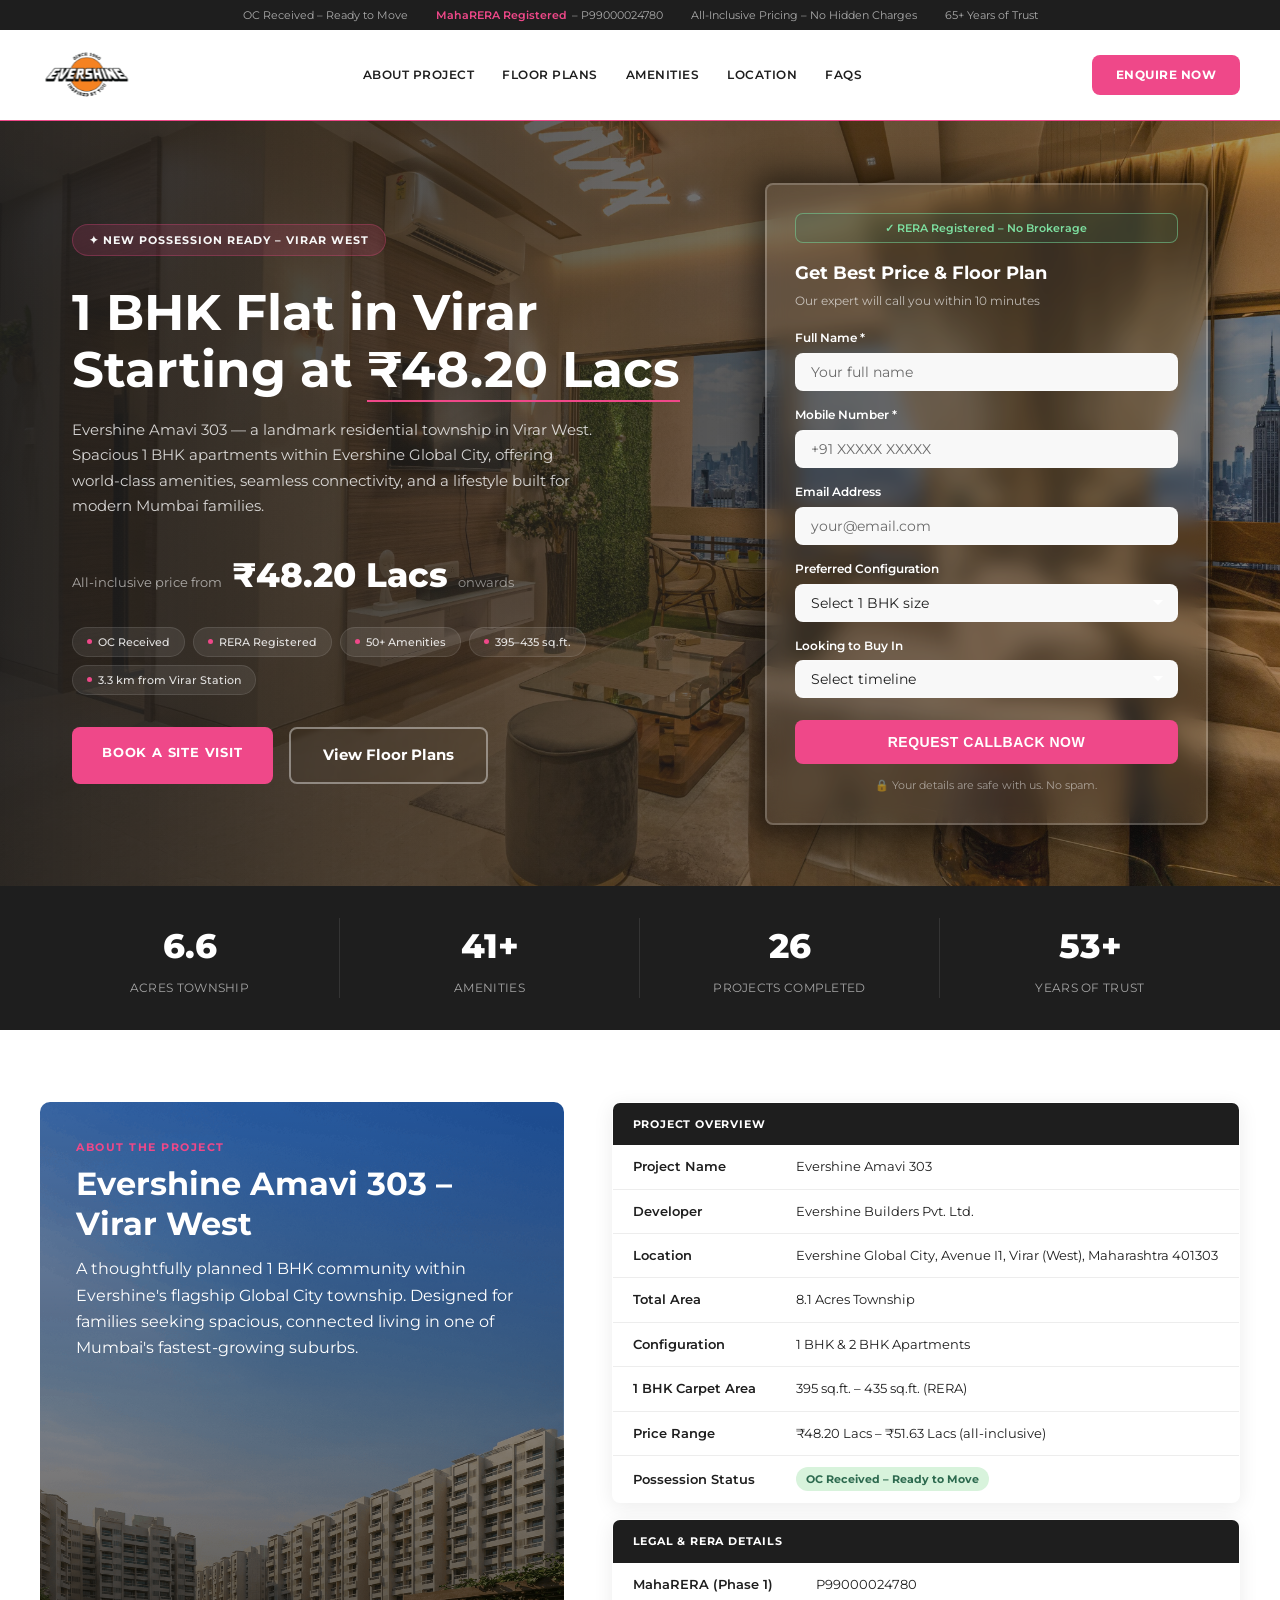
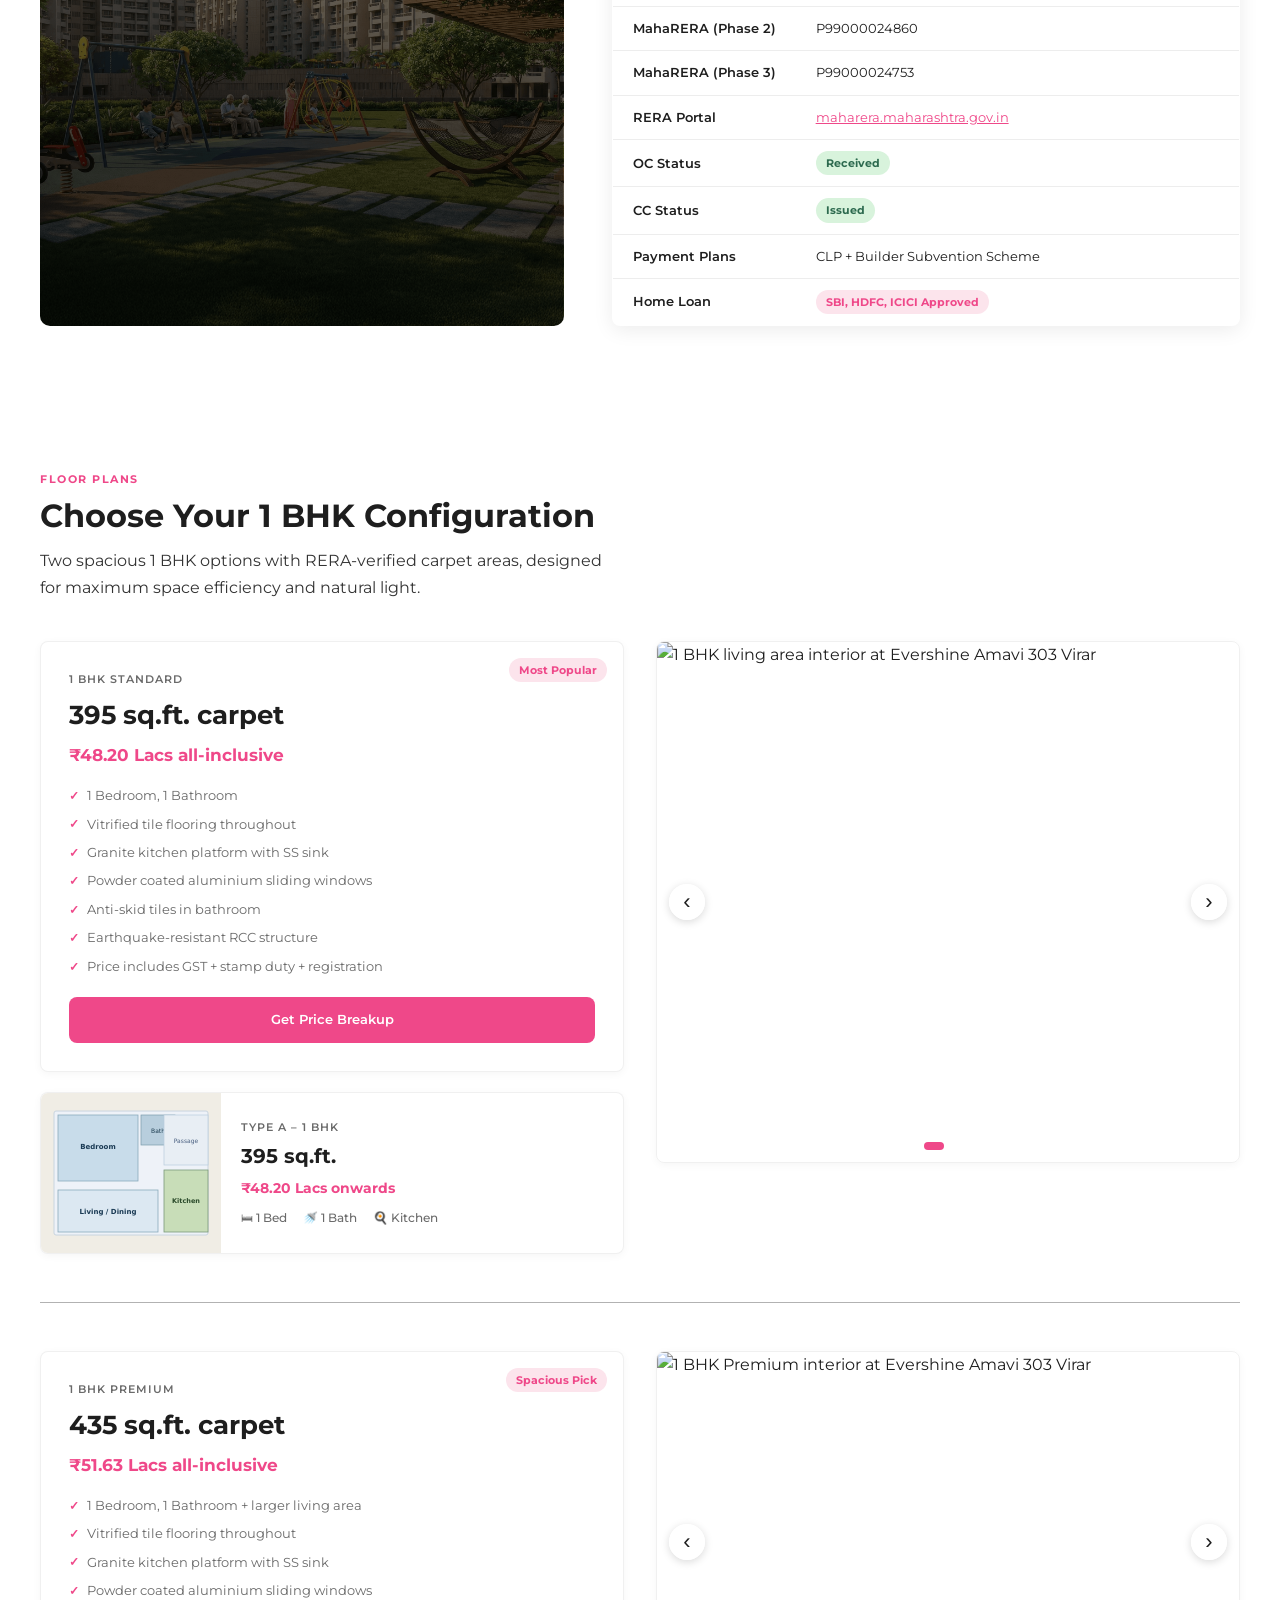
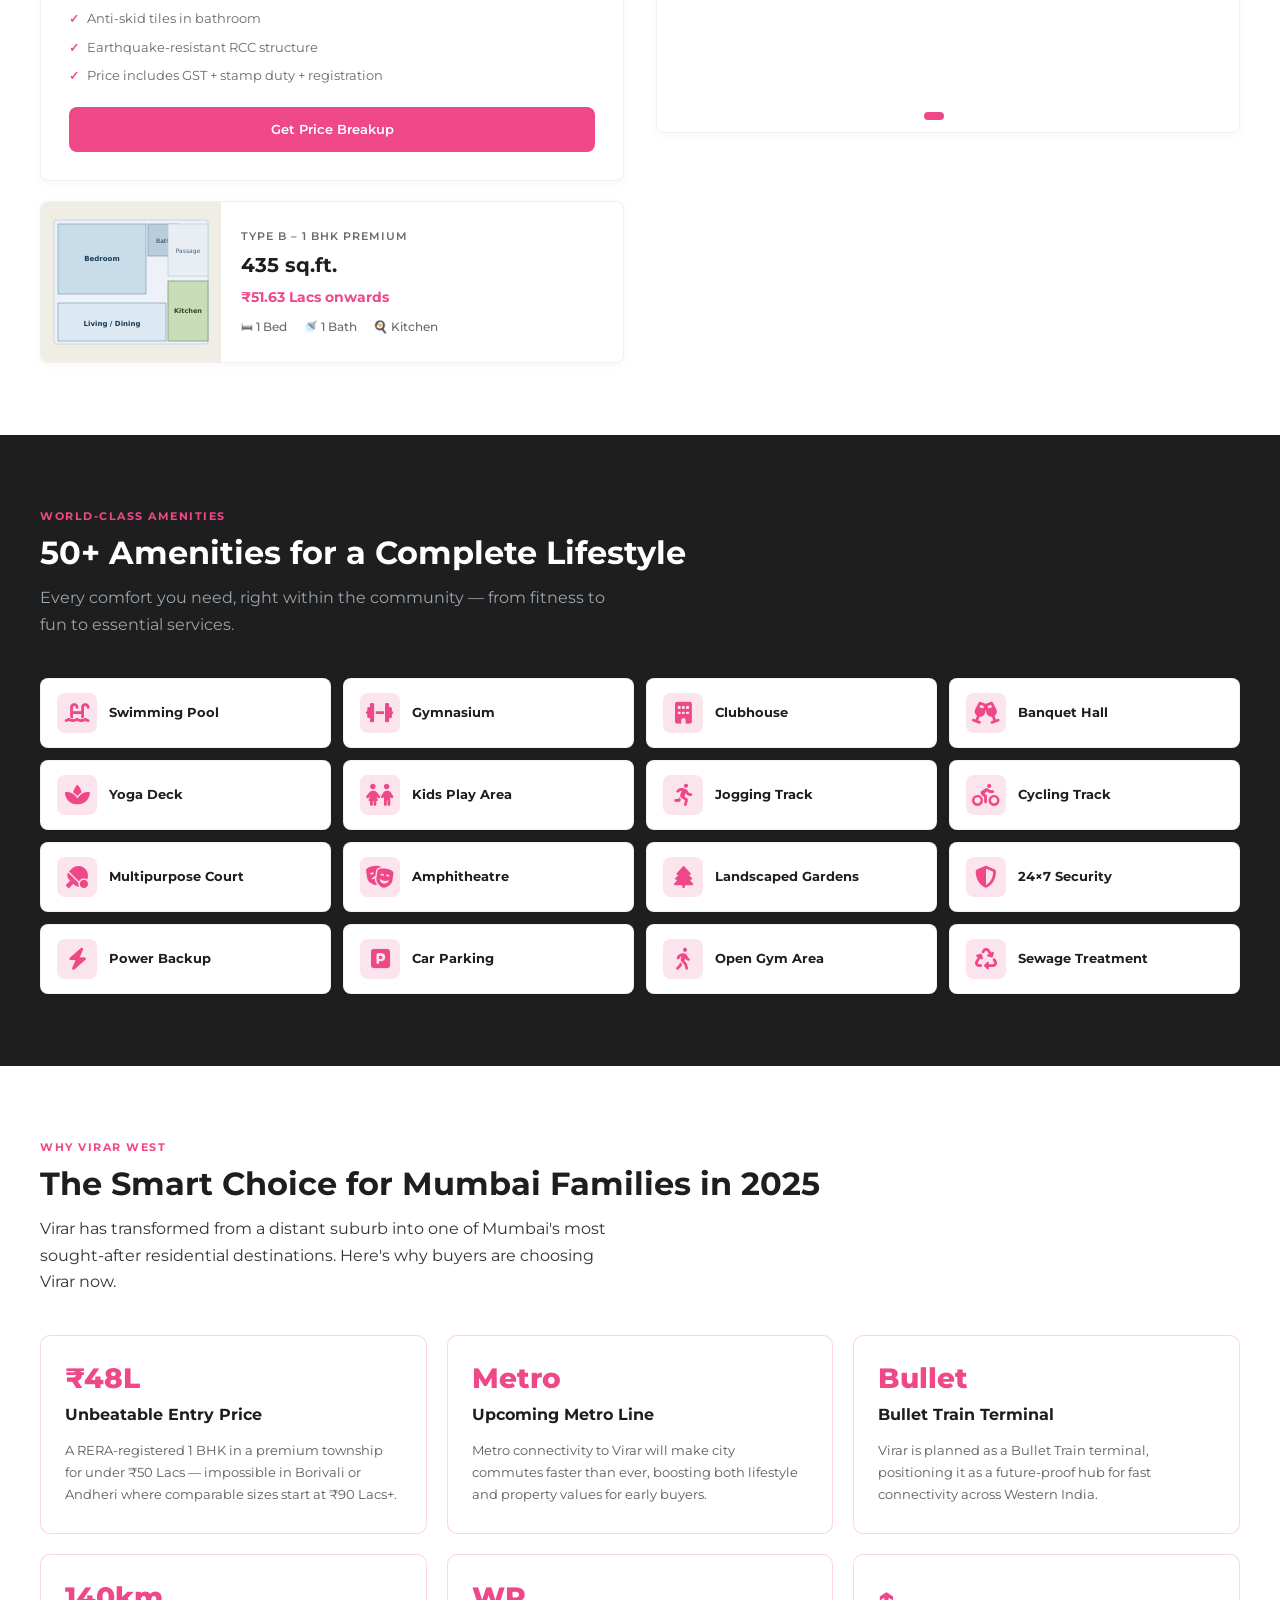
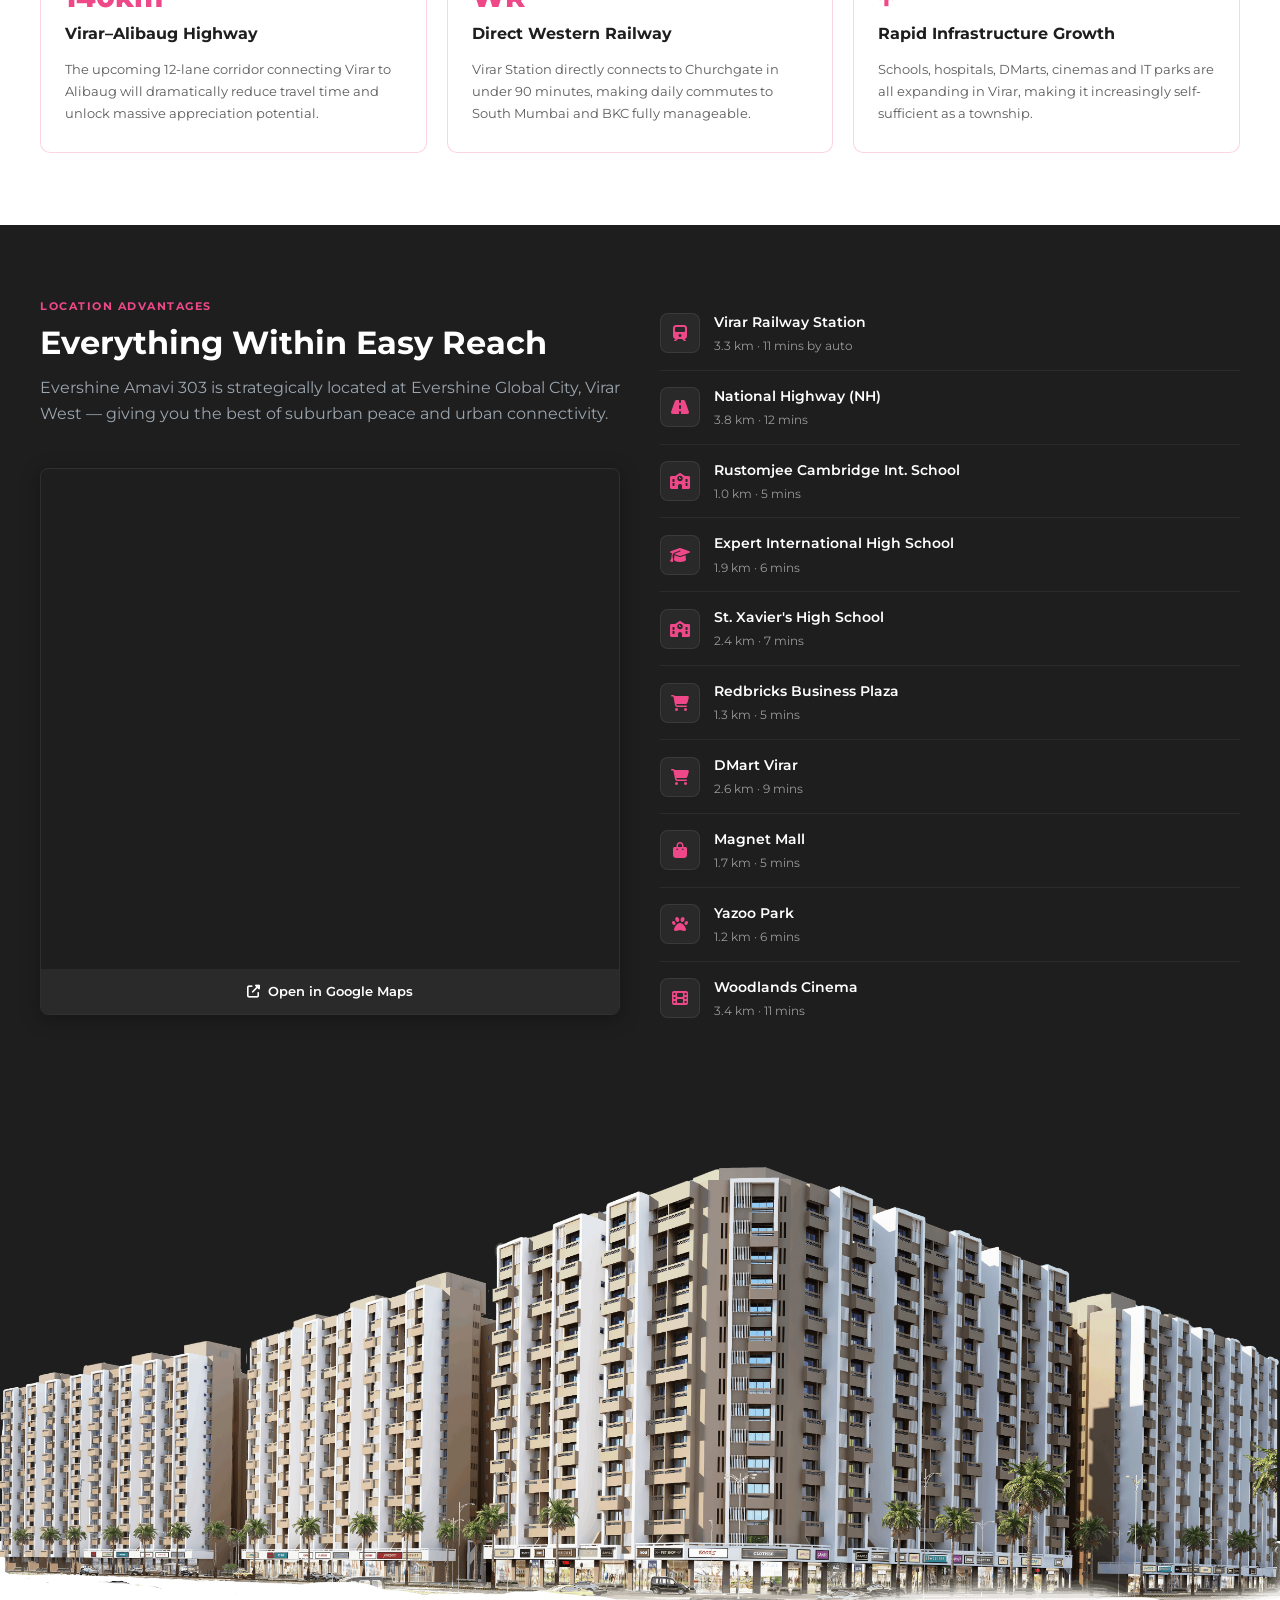
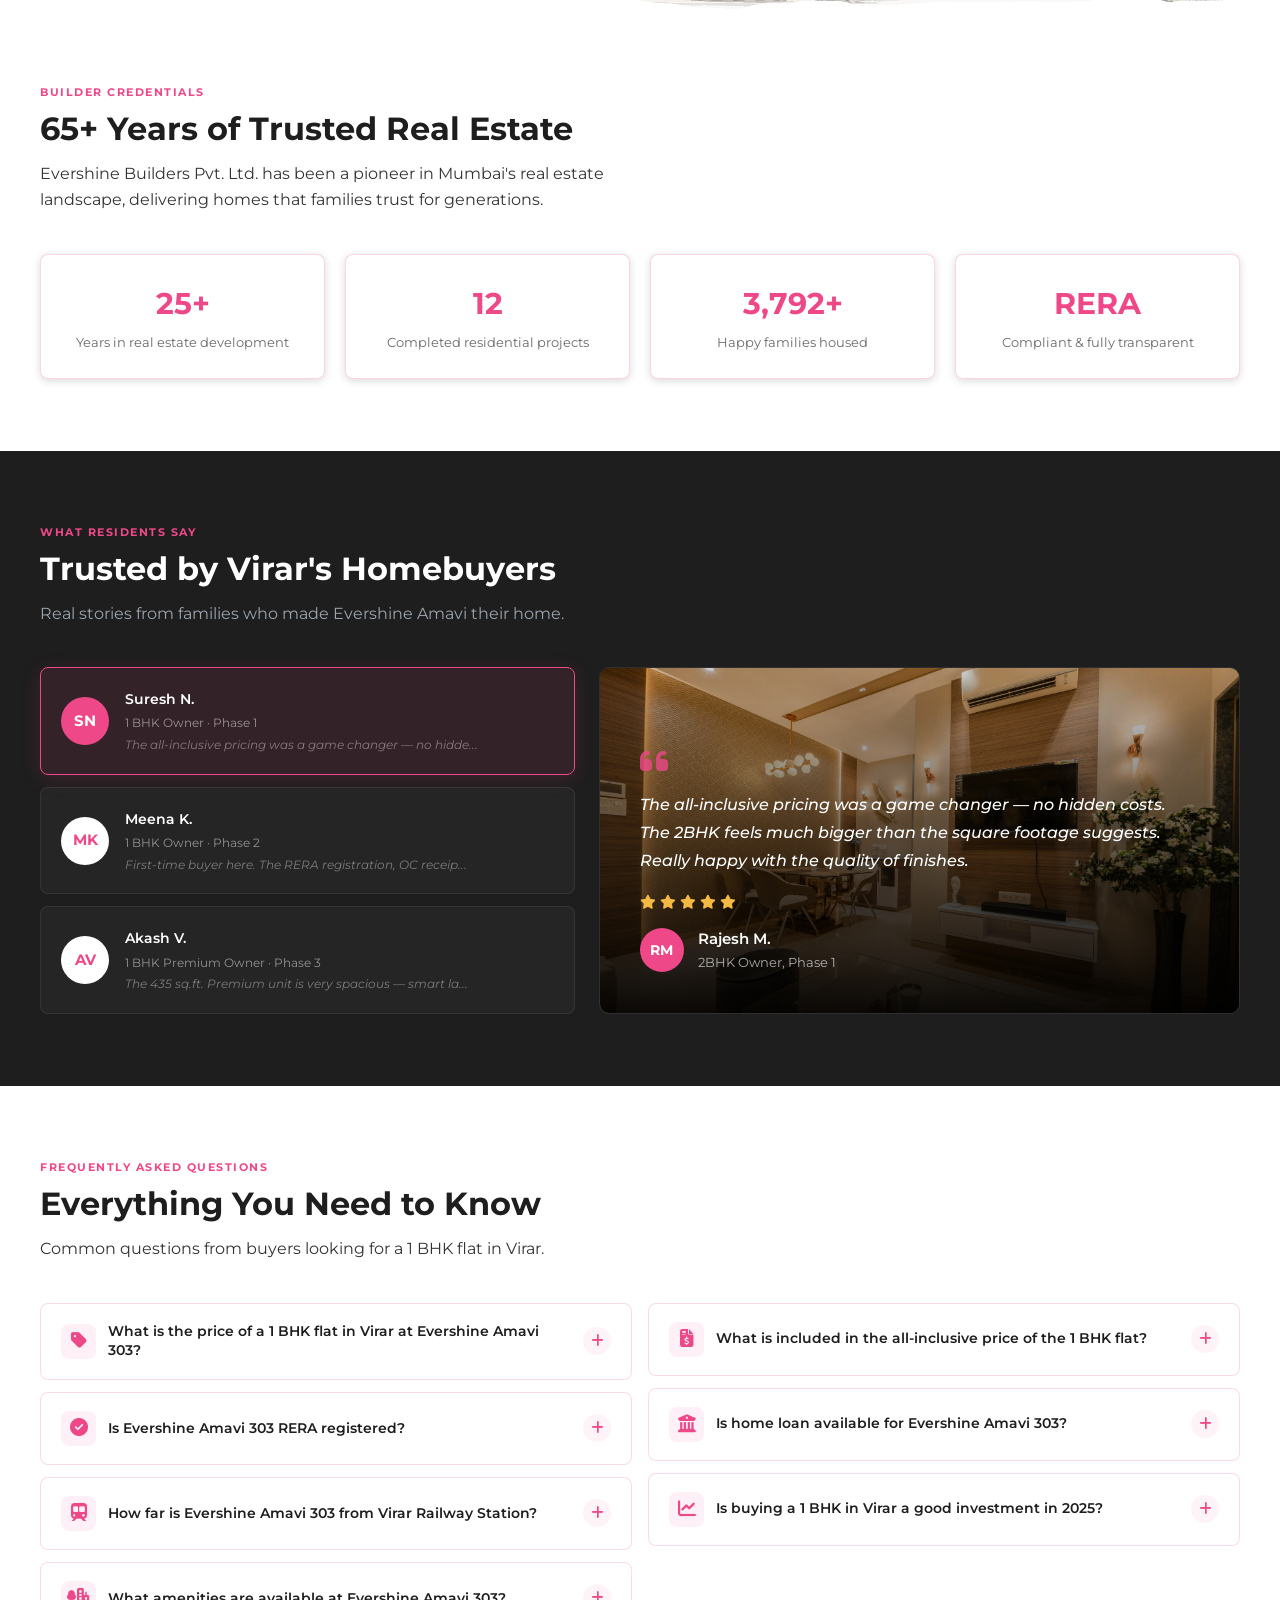
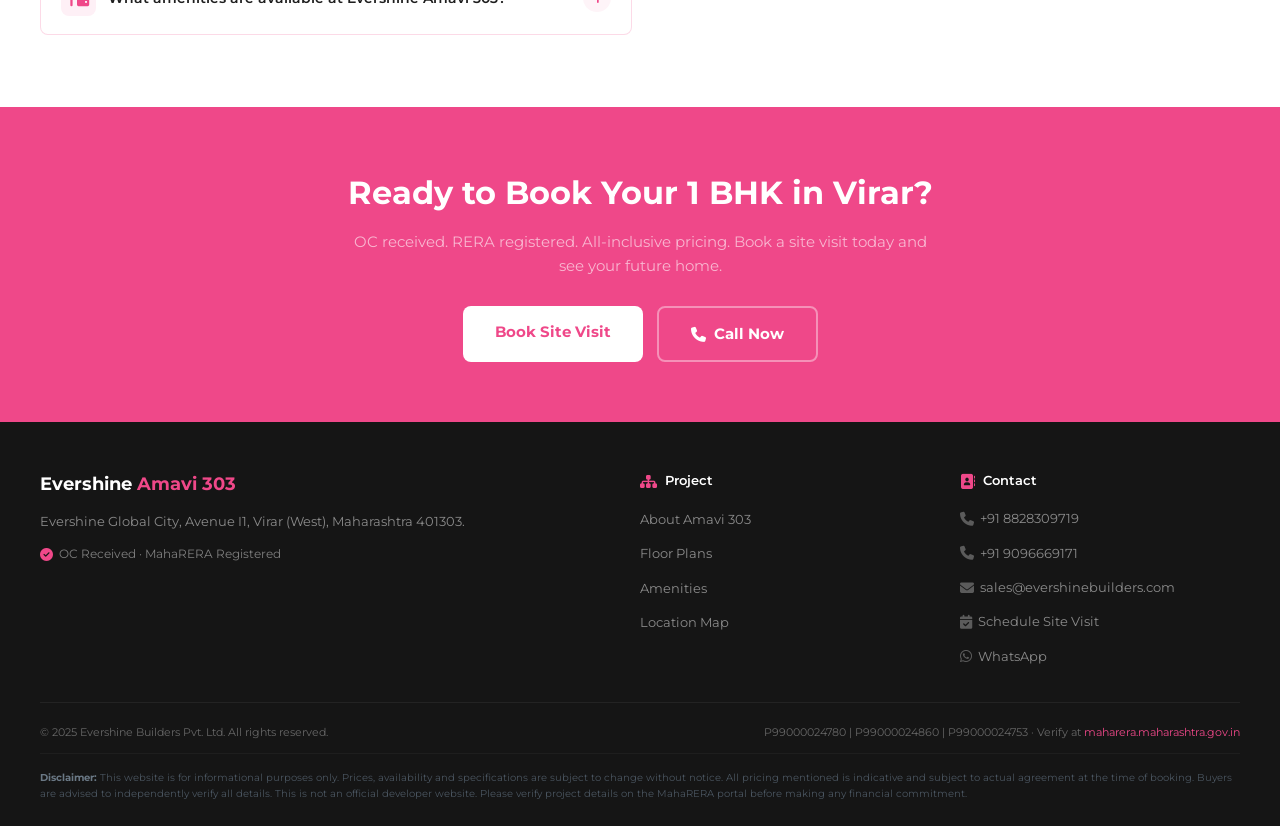
==== 1-bhk-flat-in-virar/index.html @ 2266bf34 "migrate assets to organized subdirectories and update site structure for improved file management" ====
<!DOCTYPE html>
<html lang="en">

<head>
  <meta charset="UTF-8">
  <meta name="viewport" content="width=device-width, initial-scale=1.0">
  <title>1 BHK Flat in Virar | Evershine Amavi 303 – Starting ₹48.20 Lacs | RERA Registered</title>
  <meta name="description"
    content="Buy 1 BHK flat in Virar West at Evershine Amavi 303 — 395 to 435 sq.ft., starting ₹48.20 Lacs all-inclusive. OC received, RERA registered, 50+ amenities. Near Virar Railway Station. Book a site visit today.">
  <meta name="keywords"
    content="1 BHK flat in Virar, 1 BHK in Virar West, buy 1 BHK flat Virar, Evershine Amavi 303 1BHK, 1 BHK apartment Virar Mumbai, affordable 1 BHK Virar, ready possession flat Virar, Evershine Builders 1 BHK, 1 bhk flat virar under 50 lakhs">
  <meta name="robots" content="index, follow">
  <meta name="author" content="Evershine Builders Pvt. Ltd.">
  <meta name="geo.region" content="IN-MH">
  <meta name="geo.placename" content="Virar West, Mumbai">
  <link rel="canonical" href="https://evershinebuilders.com/1-bhk-flat-in-virar/">
  <link rel="icon" type="image/svg+xml" href="/amavi-images/logo/evershine-favicon.png">

  <!-- Open Graph -->
  <meta property="og:title" content="1 BHK Flat in Virar | Evershine Amavi 303 – From ₹48.20 Lacs">
  <meta property="og:description"
    content="Premium 1 BHK homes in Virar West. OC received, RERA registered, 50+ amenities. Starting ₹48.20 Lacs all-inclusive.">
  <meta property="og:type" content="website">
  <meta property="og:url" content="https://evershinebuilders.com/1-bhk-flat-in-virar/">
  <meta property="og:image" content="/amavi-images/amavi-303-1bhk-og.jpg">
  <meta property="og:locale" content="en_IN">
  <meta property="og:site_name" content="Evershine Builders">
  <meta name="twitter:card" content="summary_large_image">
  <meta name="twitter:title" content="1 BHK Flat in Virar – Evershine Amavi 303 from ₹48.20 Lacs">
  <meta name="twitter:description"
    content="OC received. RERA registered. 50+ amenities. Book your 1 BHK in Virar West today.">

  <!-- Structured Data -->
  <script type="application/ld+json">
{
  "@context": "https://schema.org",
  "@graph": [
    {
      "@type": "RealEstateListing",
      "name": "1 BHK Flat in Virar – Evershine Amavi 303",
      "description": "Premium 1 BHK apartments in Virar West, Mumbai. Sizes 395–435 sq.ft. RERA carpet area, starting ₹48.20 Lacs all-inclusive. OC received, RERA registered, 50+ amenities inside Evershine Global City township.",
      "url": "https://evershinebuilders.com/1-bhk-flat-in-virar/",
      "image": "/amavi-images/amavi-303-1bhk.jpg",
      "offers": {
        "@type": "Offer",
        "priceCurrency": "INR",
        "price": "4820000",
        "priceValidUntil": "2026-12-31",
        "availability": "https://schema.org/InStock"
      },
      "address": {
        "@type": "PostalAddress",
        "streetAddress": "Evershine Global City, Avenue I1",
        "addressLocality": "Virar West",
        "addressRegion": "Maharashtra",
        "postalCode": "401303",
        "addressCountry": "IN"
      }
    },
    {
      "@type": "Organization",
      "name": "Evershine Builders Pvt. Ltd.",
      "url": "https://evershinebuilders.com",
      "logo": "/amavi-images/logo/evershine-logo.svg",
      "telephone": "+918828309719",
      "email": "sales@evershinebuilders.com",
      "foundingDate": "1960",
      "address": {
        "@type": "PostalAddress",
        "streetAddress": "Evershine Global City, Avenue I1",
        "addressLocality": "Virar West",
        "addressRegion": "Maharashtra",
        "postalCode": "401303",
        "addressCountry": "IN"
      }
    },
    {
      "@type": "FAQPage",
      "mainEntity": [
        {
          "@type": "Question",
          "name": "What is the price of a 1 BHK flat in Virar at Evershine Amavi 303?",
          "acceptedAnswer": {
            "@type": "Answer",
            "text": "1 BHK flats at Evershine Amavi 303 start from ₹48.20 Lacs (all-inclusive) for 395 sq.ft. carpet area and ₹51.63 Lacs for the 1 BHK Premium at 435 sq.ft. The all-inclusive price covers base cost, GST, stamp duty, registration charges and possession charges."
          }
        },
        {
          "@type": "Question",
          "name": "Is Evershine Amavi 303 RERA registered?",
          "acceptedAnswer": {
            "@type": "Answer",
            "text": "Yes. Evershine Amavi 303 is fully registered under MahaRERA: Phase 1 – P99000024780, Phase 2 – P99000024860, Phase 3 – P99000024753. OC has been received and the project is ready for possession. Verify at maharera.maharashtra.gov.in."
          }
        },
        {
          "@type": "Question",
          "name": "How far is Evershine Amavi 303 from Virar Railway Station?",
          "acceptedAnswer": {
            "@type": "Answer",
            "text": "Evershine Amavi 303 is approximately 3.3 km from Virar Railway Station on the Western Railway line — about 11 minutes by auto-rickshaw."
          }
        },
        {
          "@type": "Question",
          "name": "What amenities are available at Evershine Amavi 303?",
          "acceptedAnswer": {
            "@type": "Answer",
            "text": "The project offers 50+ amenities including a clubhouse, swimming pool, gymnasium, banquet hall, yoga centre, kids play area, jogging track, multipurpose court, cycling track, open gym, amphitheatre, landscaped gardens, 24×7 security and power backup."
          }
        },
        {
          "@type": "Question",
          "name": "What is included in the all-inclusive price of the 1 BHK flat?",
          "acceptedAnswer": {
            "@type": "Answer",
            "text": "The all-inclusive price covers the base cost of the flat, GST, stamp duty, registration charges and possession charges — no hidden extras."
          }
        },
        {
          "@type": "Question",
          "name": "Is home loan available for Evershine Amavi 303?",
          "acceptedAnswer": {
            "@type": "Answer",
            "text": "Yes. Evershine Amavi 303 is approved by major banks including SBI, HDFC and ICICI Bank. A Builder Subvention Scheme is also available — no bank EMI till possession."
          }
        },
        {
          "@type": "Question",
          "name": "Is buying a 1 BHK in Virar a good investment in 2025?",
          "acceptedAnswer": {
            "@type": "Answer",
            "text": "Virar is one of Mumbai's fastest-growing residential corridors. With upcoming metro connectivity, the Bullet Train terminal, and the Virar–Alibaug corridor, infrastructure investment in Virar is accelerating. A 1 BHK under ₹52 Lacs in a RERA-registered township with 50+ amenities is an excellent entry-level investment."
          }
        }
      ]
    },
    {
      "@type": "BreadcrumbList",
      "itemListElement": [
        {"@type": "ListItem", "position": 1, "name": "Home", "item": "https://evershinebuilders.com"},
        {"@type": "ListItem", "position": 2, "name": "Projects", "item": "https://evershinebuilders.com/projects/"},
        {"@type": "ListItem", "position": 3, "name": "1 BHK Flat in Virar", "item": "https://evershinebuilders.com/1-bhk-flat-in-virar/"}
      ]
    }
  ]
}
</script>

  <link rel="stylesheet" href="/amavi-css/style.css">
  <link rel="stylesheet" href="https://cdnjs.cloudflare.com/ajax/libs/font-awesome/6.5.1/css/all.min.css">
</head>

<body>

  <!-- TOP BAR -->
  <div class="top-bar" role="banner" aria-label="Contact bar">
    <div class="top-bar-inner">
      <span class="top-bar-item">OC Received – Ready to Move</span>
      <span class="top-bar-item"><span class="highlight">MahaRERA Registered</span> – P99000024780</span>
      <span class="top-bar-item">All-Inclusive Pricing – No Hidden Charges</span>
      <span class="top-bar-item">65+ Years of Trust</span>
    </div>
  </div>

  <!-- HEADER -->
  <header class="site-header" role="banner">
    <nav class="nav-inner" aria-label="Main navigation">
      <a href="https://evershinebuilders.com/" target="_blank" rel="noopener" class="logo-block">
        <img src="/amavi-images/logo/evershine-logo.svg" alt="Evershine Builders" class="logo-img">
      </a>
      <button class="hamburger" id="hamburger" aria-label="Toggle menu">
        <span></span>
        <span></span>
        <span></span>
      </button>
      <div class="nav-links" id="nav-links">
        <a href="#about-project">About Project</a>
        <a href="#floor-plans">Floor Plans</a>
        <a href="#amenities">Amenities</a>
        <a href="#location">Location</a>
        <a href="#faq">FAQs</a>
      </div>
      <a href="#enquire" class="nav-cta">Enquire Now</a>
    </nav>
  </header>

  <!-- HERO -->
  <main>
    <section class="hero" aria-label="Hero section"
      style="background-image: url('/amavi-images/flats/2BHK - DSC_7900.jpg');">
      <div class="hero-overlay"></div>
      <div class="hero-inner">
        <div class="hero-content">
          <div class="hero-eyebrow">✦ New Possession Ready – Virar West</div>
          <h1>1 BHK Flat in Virar<br>Starting at <span>₹<span class="count-num" data-target="48.20">0.00</span>
              Lacs</span></h1>
          <p class="hero-desc">
            Evershine Amavi 303 — a landmark residential township in Virar West. Spacious 1 BHK apartments
            within Evershine Global City, offering world-class amenities, seamless connectivity, and a lifestyle
            built for modern Mumbai families.
          </p>
          <div class="price-block">
            <span class="price-label">All-inclusive price from</span>
            <span class="price-main">₹48.20 Lacs</span>
            <span class="price-suffix">onwards</span>
          </div>
          <div class="hero-pills">
            <span class="pill"><span class="pill-dot"></span> OC Received</span>
            <span class="pill"><span class="pill-dot"></span> RERA Registered</span>
            <span class="pill"><span class="pill-dot"></span> 50+ Amenities</span>
            <span class="pill"><span class="pill-dot"></span> 395–435 sq.ft.</span>
            <span class="pill"><span class="pill-dot"></span> 3.3 km from Virar Station</span>
          </div>
          <div class="hero-ctas">
            <a href="#enquire" class="btn-primary">Book a Site Visit</a>
            <a href="#floor-plans" class="btn-outline">View Floor Plans</a>
          </div>
        </div>

        <!-- LEAD FORM -->
        <aside id="enquire" aria-label="Enquiry form">
          <div class="lead-form-card">
            <div class="rera-tag">✓ RERA Registered – No Brokerage</div>
            <div class="form-title">Get Best Price & Floor Plan</div>
            <div class="form-subtitle">Our expert will call you within 10 minutes</div>
            <form action="#" method="POST" onsubmit="handleSubmit(event)">
              <div class="form-group">
                <label for="fname">Full Name *</label>
                <input type="text" id="fname" name="fullname" placeholder="Your full name" required autocomplete="name">
              </div>
              <div class="form-group">
                <label for="phone">Mobile Number *</label>
                <input type="tel" id="phone" name="phone" placeholder="+91 XXXXX XXXXX" required
                  pattern="[0-9+\s]{10,13}" autocomplete="tel">
              </div>
              <div class="form-group">
                <label for="email">Email Address</label>
                <input type="email" id="email" name="email" placeholder="your@email.com" autocomplete="email">
              </div>
              <div class="form-group">
                <label for="config">Preferred Configuration</label>
                <select id="config" name="config">
                  <option value="">Select 1 BHK size</option>
                  <option value="1bhk-395">1 BHK – 395 sq.ft. (₹48.20 Lacs)</option>
                  <option value="1bhk-435">1 BHK Premium – 435 sq.ft. (₹51.63 Lacs)</option>
                  <option value="discuss">Open to Discussion</option>
                </select>
              </div>
              <div class="form-group">
                <label for="when">Looking to Buy In</label>
                <select id="when" name="timeline">
                  <option value="">Select timeline</option>
                  <option value="1month">Within 1 month</option>
                  <option value="3months">1–3 months</option>
                  <option value="6months">3–6 months</option>
                  <option value="exploring">Just exploring</option>
                </select>
              </div>
              <button type="submit" class="form-submit">Request Callback Now</button>
            </form>
            <div class="form-note">🔒 Your details are safe with us. No spam.</div>
          </div>
        </aside>
      </div>
    </section>

    <!-- STATS COUNTER -->
    <section class="stats-bar" aria-label="Project statistics">
      <div class="stats-bar-inner">
        <div class="stat-item">
          <div class="stat-num"><span class="count-num" data-target="8.1" data-decimals="1">0</span></div>
          <div class="stat-label">Acres Township</div>
        </div>
        <div class="stat-item">
          <div class="stat-num"><span class="count-num" data-target="50" data-suffix="+">0</span></div>
          <div class="stat-label">Amenities</div>
        </div>
        <div class="stat-item">
          <div class="stat-num"><span class="count-num" data-target="32" data-decimals="0">0</span></div>
          <div class="stat-label">Projects Completed</div>
        </div>
        <div class="stat-item">
          <div class="stat-num"><span class="count-num" data-target="65" data-suffix="+">0</span></div>
          <div class="stat-label">Years of Trust</div>
        </div>
      </div>
    </section>

    <!-- ABOUT PROJECT -->
    <section class="section section-alt" id="about-project">
      <div class="section-inner">
        <div class="about-grid">
          <div class="about-intro">
            <div class="about-intro-inner">
              <div class="section-label">About the Project</div>
              <h2 class="section-title">Evershine Amavi 303 – Virar West</h2>
              <p class="section-desc">
                A thoughtfully planned 1 BHK community within Evershine's flagship Global City township. Designed for
                families seeking spacious, connected living in one of Mumbai's fastest-growing suburbs.
              </p>
            </div>
          </div>
          <div class="about-specs">
            <table class="specs-table" aria-label="Project overview">
              <thead>
                <tr>
                  <th colspan="2">Project Overview</th>
                </tr>
              </thead>
              <tbody>
                <tr>
                  <td class="specs-key">Project Name</td>
                  <td class="specs-val">Evershine Amavi 303</td>
                </tr>
                <tr>
                  <td class="specs-key">Developer</td>
                  <td class="specs-val">Evershine Builders Pvt. Ltd.</td>
                </tr>
                <tr>
                  <td class="specs-key">Location</td>
                  <td class="specs-val">Evershine Global City, Avenue I1, Virar (West), Maharashtra 401303</td>
                </tr>
                <tr>
                  <td class="specs-key">Total Area</td>
                  <td class="specs-val">8.1 Acres Township</td>
                </tr>
                <tr>
                  <td class="specs-key">Configuration</td>
                  <td class="specs-val">1 BHK & 2 BHK Apartments</td>
                </tr>
                <tr>
                  <td class="specs-key">1 BHK Carpet Area</td>
                  <td class="specs-val">395 sq.ft. – 435 sq.ft. (RERA)</td>
                </tr>
                <tr>
                  <td class="specs-key">Price Range</td>
                  <td class="specs-val">₹48.20 Lacs – ₹51.63 Lacs (all-inclusive)</td>
                </tr>
                <tr>
                  <td class="specs-key">Possession Status</td>
                  <td class="specs-val"><span class="badge-green">OC Received – Ready to Move</span></td>
                </tr>
              </tbody>
            </table>
            <table class="specs-table" aria-label="RERA and legal details">
              <thead>
                <tr>
                  <th colspan="2">Legal & RERA Details</th>
                </tr>
              </thead>
              <tbody>
                <tr>
                  <td class="specs-key">MahaRERA (Phase 1)</td>
                  <td class="specs-val">P99000024780</td>
                </tr>
                <tr>
                  <td class="specs-key">MahaRERA (Phase 2)</td>
                  <td class="specs-val">P99000024860</td>
                </tr>
                <tr>
                  <td class="specs-key">MahaRERA (Phase 3)</td>
                  <td class="specs-val">P99000024753</td>
                </tr>
                <tr>
                  <td class="specs-key">RERA Portal</td>
                  <td class="specs-val"><a href="https://maharera.maharashtra.gov.in" target="_blank" rel="noopener"
                      class="link-pink">maharera.maharashtra.gov.in</a></td>
                </tr>
                <tr>
                  <td class="specs-key">OC Status</td>
                  <td class="specs-val"><span class="badge-green">Received</span></td>
                </tr>
                <tr>
                  <td class="specs-key">CC Status</td>
                  <td class="specs-val"><span class="badge-green">Issued</span></td>
                </tr>
                <tr>
                  <td class="specs-key">Payment Plans</td>
                  <td class="specs-val">CLP + Builder Subvention Scheme</td>
                </tr>
                <tr>
                  <td class="specs-key">Home Loan</td>
                  <td class="specs-val"><span class="badge-pink">SBI, HDFC, ICICI Approved</span></td>
                </tr>
              </tbody>
            </table>
          </div>
        </div>
      </div>
    </section>

    <!-- FLOOR PLANS -->
    <section class="section" id="floor-plans">
      <div class="section-inner">
        <div class="section-label">Floor Plans</div>
        <h2 class="section-title">Choose Your 1 BHK Configuration</h2>
        <p class="section-desc">Two spacious 1 BHK options with RERA-verified carpet areas, designed for maximum space
          efficiency and natural light.</p>

        <!-- Plan 1: 395 sq.ft. -->
        <div class="plan-row">
          <div class="plan-left">
            <div class="config-card">
              <div class="config-badge">Most Popular</div>
              <div class="config-type">1 BHK Standard</div>
              <div class="config-size">395 sq.ft. carpet</div>
              <div class="config-price">₹48.20 Lacs all-inclusive</div>
              <ul class="config-features">
                <li>1 Bedroom, 1 Bathroom</li>
                <li>Vitrified tile flooring throughout</li>
                <li>Granite kitchen platform with SS sink</li>
                <li>Powder coated aluminium sliding windows</li>
                <li>Anti-skid tiles in bathroom</li>
                <li>Earthquake-resistant RCC structure</li>
                <li>Price includes GST + stamp duty + registration</li>
              </ul>
              <a href="#enquire" class="config-cta">Get Price Breakup</a>
            </div>
            <div class="floorplan-card">
              <div class="floorplan-img">
                <svg class="floorplan-svg" viewBox="0 0 160 130" fill="none" xmlns="http://www.w3.org/2000/svg"
                  aria-hidden="true">
                  <rect x="3" y="3" width="154" height="124" rx="2" fill="#EEF2F8" stroke="#C8D4DF" stroke-width="1" />
                  <rect x="7" y="7" width="80" height="66" fill="#C8DCEA" stroke="#8AAABB" stroke-width="0.8" />
                  <text x="47" y="41" text-anchor="middle" font-size="7" fill="#1A3A54" font-weight="700"
                    font-family="system-ui">Bedroom</text>
                  <rect x="7" y="82" width="100" height="42" fill="#DCE8F2" stroke="#8AAABB" stroke-width="0.8" />
                  <text x="57" y="106" text-anchor="middle" font-size="7" fill="#1A3A54" font-weight="700"
                    font-family="system-ui">Living / Dining</text>
                  <rect x="113" y="62" width="44" height="62" fill="#C8DDB8" stroke="#7A9A7A" stroke-width="0.8" />
                  <text x="135" y="95" text-anchor="middle" font-size="6.5" fill="#2A4A2A" font-weight="700"
                    font-family="system-ui">Kitchen</text>
                  <rect x="90" y="7" width="34" height="30" fill="#B8CEDD" stroke="#7A9AAA" stroke-width="0.7" />
                  <text x="107" y="25" text-anchor="middle" font-size="6" fill="#1A3A4E"
                    font-family="system-ui">Bath</text>
                  <rect x="113" y="7" width="44" height="50" fill="#E8EEF4" stroke="#B8CCDD" stroke-width="0.7" />
                  <text x="135" y="35" text-anchor="middle" font-size="6" fill="#4A6080"
                    font-family="system-ui">Passage</text>
                </svg>
              </div>
              <div class="floorplan-info">
                <div class="floorplan-label">Type A – 1 BHK</div>
                <div class="floorplan-size">395 sq.ft.</div>
                <div class="floorplan-price">₹48.20 Lacs onwards</div>
                <div class="floorplan-rooms">
                  <span class="floorplan-room">🛏 1 Bed</span>
                  <span class="floorplan-room">🚿 1 Bath</span>
                  <span class="floorplan-room">🍳 Kitchen</span>
                </div>
              </div>
            </div>
          </div>
          <div class="plan-right">
            <div class="plan-slider" data-slider="1" tabindex="0">
              <div class="slider-scroll">
                <img src="https://evershine-amavi303.com/assets/Interior/1BHK-DSC_8009.jpg"
                  alt="1 BHK living area interior at Evershine Amavi 303 Virar" loading="lazy">
                <img src="https://evershine-amavi303.com/assets/Interior/1BHK-DSC_8079.jpg"
                  alt="1 BHK bedroom interior at Evershine Amavi 303 Virar" loading="lazy">
                <img src="https://evershine-amavi303.com/assets/Interior/1BHK-DSC_8126.jpg"
                  alt="1 BHK kitchen interior at Evershine Amavi 303 Virar" loading="lazy">
              </div>
              <button class="slider-arrow slider-arrow-prev" aria-label="Previous">‹</button>
              <button class="slider-arrow slider-arrow-next" aria-label="Next">›</button>
              <div class="slider-dots" data-dots="1"></div>
            </div>
          </div>
        </div>

        <!-- Plan 2: 435 sq.ft. Premium -->
        <div class="plan-row premium-plan">
          <div class="plan-left">
            <div class="config-card">
              <div class="config-badge">Spacious Pick</div>
              <div class="config-type">1 BHK Premium</div>
              <div class="config-size">435 sq.ft. carpet</div>
              <div class="config-price">₹51.63 Lacs all-inclusive</div>
              <ul class="config-features">
                <li>1 Bedroom, 1 Bathroom + larger living area</li>
                <li>Vitrified tile flooring throughout</li>
                <li>Granite kitchen platform with SS sink</li>
                <li>Powder coated aluminium sliding windows</li>
                <li>Anti-skid tiles in bathroom</li>
                <li>Earthquake-resistant RCC structure</li>
                <li>Price includes GST + stamp duty + registration</li>
              </ul>
              <a href="#enquire" class="config-cta">Get Price Breakup</a>
            </div>
            <div class="floorplan-card">
              <div class="floorplan-img">
                <svg class="floorplan-svg" viewBox="0 0 160 130" fill="none" xmlns="http://www.w3.org/2000/svg"
                  aria-hidden="true">
                  <rect x="3" y="3" width="154" height="124" rx="2" fill="#EEF2F8" stroke="#C8D4DF" stroke-width="1" />
                  <rect x="7" y="7" width="88" height="70" fill="#C8DCEA" stroke="#8AAABB" stroke-width="0.8" />
                  <text x="51" y="44" text-anchor="middle" font-size="7" fill="#1A3A54" font-weight="700"
                    font-family="system-ui">Bedroom</text>
                  <rect x="7" y="86" width="108" height="38" fill="#DCE8F2" stroke="#8AAABB" stroke-width="0.8" />
                  <text x="61" y="109" text-anchor="middle" font-size="7" fill="#1A3A54" font-weight="700"
                    font-family="system-ui">Living / Dining</text>
                  <rect x="117" y="64" width="40" height="60" fill="#C8DDB8" stroke="#7A9A7A" stroke-width="0.8" />
                  <text x="137" y="96" text-anchor="middle" font-size="6.5" fill="#2A4A2A" font-weight="700"
                    font-family="system-ui">Kitchen</text>
                  <rect x="97" y="7" width="30" height="32" fill="#B8CEDD" stroke="#7A9AAA" stroke-width="0.7" />
                  <text x="112" y="26" text-anchor="middle" font-size="6" fill="#1A3A4E"
                    font-family="system-ui">Bath</text>
                  <rect x="117" y="7" width="40" height="52" fill="#E8EEF4" stroke="#B8CCDD" stroke-width="0.7" />
                  <text x="137" y="36" text-anchor="middle" font-size="6" fill="#4A6080"
                    font-family="system-ui">Passage</text>
                </svg>
              </div>
              <div class="floorplan-info">
                <div class="floorplan-label">Type B – 1 BHK Premium</div>
                <div class="floorplan-size">435 sq.ft.</div>
                <div class="floorplan-price">₹51.63 Lacs onwards</div>
                <div class="floorplan-rooms">
                  <span class="floorplan-room">🛏 1 Bed</span>
                  <span class="floorplan-room">🚿 1 Bath</span>
                  <span class="floorplan-room">🍳 Kitchen</span>
                </div>
              </div>
            </div>
          </div>
          <div class="plan-right">
            <div class="plan-slider" data-slider="2" tabindex="0">
              <div class="slider-scroll">
                <img src="https://evershine-amavi303.com/assets/Interior/1BHK-DSC_8126.jpg"
                  alt="1 BHK Premium interior at Evershine Amavi 303 Virar" loading="lazy">
                <img src="https://evershine-amavi303.com/assets/Interior/1BHK-DSC_8009.jpg"
                  alt="1 BHK Premium bedroom at Evershine Amavi 303 Virar" loading="lazy">
                <img src="https://evershine-amavi303.com/assets/Interior/1BHK-DSC_8079.jpg"
                  alt="1 BHK Premium living area at Evershine Amavi 303 Virar" loading="lazy">
              </div>
              <button class="slider-arrow slider-arrow-prev" aria-label="Previous">‹</button>
              <button class="slider-arrow slider-arrow-next" aria-label="Next">›</button>
              <div class="slider-dots" data-dots="2"></div>
            </div>
          </div>
        </div>

      </div>
    </section>

    <!-- AMENITIES -->
    <section class="section section-dark" id="amenities">
      <div class="section-inner">
        <div class="section-label">World-Class Amenities</div>
        <h2 class="section-title">50+ Amenities for a Complete Lifestyle</h2>
        <p class="section-desc">Every comfort you need, right within the community — from fitness to fun to essential
          services.</p>
        <div class="amenities-grid" role="list" aria-label="List of amenities">
          <div class="amenity-card" role="listitem">
            <div class="amenity-icon" aria-hidden="true"><i class="fa-solid fa-water-ladder"></i></div>
            <div class="amenity-name">Swimming Pool</div>
          </div>
          <div class="amenity-card" role="listitem">
            <div class="amenity-icon" aria-hidden="true"><i class="fa-solid fa-dumbbell"></i></div>
            <div class="amenity-name">Gymnasium</div>
          </div>
          <div class="amenity-card" role="listitem">
            <div class="amenity-icon" aria-hidden="true"><i class="fa-solid fa-building"></i></div>
            <div class="amenity-name">Clubhouse</div>
          </div>
          <div class="amenity-card" role="listitem">
            <div class="amenity-icon" aria-hidden="true"><i class="fa-solid fa-champagne-glasses"></i></div>
            <div class="amenity-name">Banquet Hall</div>
          </div>
          <div class="amenity-card" role="listitem">
            <div class="amenity-icon" aria-hidden="true"><i class="fa-solid fa-spa"></i></div>
            <div class="amenity-name">Yoga Deck</div>
          </div>
          <div class="amenity-card" role="listitem">
            <div class="amenity-icon" aria-hidden="true"><i class="fa-solid fa-children"></i></div>
            <div class="amenity-name">Kids Play Area</div>
          </div>
          <div class="amenity-card" role="listitem">
            <div class="amenity-icon" aria-hidden="true"><i class="fa-solid fa-person-running"></i></div>
            <div class="amenity-name">Jogging Track</div>
          </div>
          <div class="amenity-card" role="listitem">
            <div class="amenity-icon" aria-hidden="true"><i class="fa-solid fa-person-biking"></i></div>
            <div class="amenity-name">Cycling Track</div>
          </div>
          <div class="amenity-card" role="listitem">
            <div class="amenity-icon" aria-hidden="true"><i class="fa-solid fa-table-tennis-paddle-ball"></i></div>
            <div class="amenity-name">Multipurpose Court</div>
          </div>
          <div class="amenity-card" role="listitem">
            <div class="amenity-icon" aria-hidden="true"><i class="fa-solid fa-masks-theater"></i></div>
            <div class="amenity-name">Amphitheatre</div>
          </div>
          <div class="amenity-card" role="listitem">
            <div class="amenity-icon" aria-hidden="true"><i class="fa-solid fa-tree"></i></div>
            <div class="amenity-name">Landscaped Gardens</div>
          </div>
          <div class="amenity-card" role="listitem">
            <div class="amenity-icon" aria-hidden="true"><i class="fa-solid fa-shield-halved"></i></div>
            <div class="amenity-name">24×7 Security</div>
          </div>
          <div class="amenity-card" role="listitem">
            <div class="amenity-icon" aria-hidden="true"><i class="fa-solid fa-bolt"></i></div>
            <div class="amenity-name">Power Backup</div>
          </div>
          <div class="amenity-card" role="listitem">
            <div class="amenity-icon" aria-hidden="true"><i class="fa-solid fa-square-parking"></i></div>
            <div class="amenity-name">Car Parking</div>
          </div>
          <div class="amenity-card" role="listitem">
            <div class="amenity-icon" aria-hidden="true"><i class="fa-solid fa-person-walking"></i></div>
            <div class="amenity-name">Open Gym Area</div>
          </div>
          <div class="amenity-card" role="listitem">
            <div class="amenity-icon" aria-hidden="true"><i class="fa-solid fa-recycle"></i></div>
            <div class="amenity-name">Sewage Treatment</div>
          </div>
        </div>
      </div>
    </section>

    <!-- WHY VIRAR -->
    <section class="section section-alt" id="why-virar">
      <div class="section-inner">
        <div class="section-label">Why Virar West</div>
        <h2 class="section-title">The Smart Choice for Mumbai Families in 2025</h2>
        <p class="section-desc">Virar has transformed from a distant suburb into one of Mumbai's most sought-after
          residential destinations. Here's why buyers are choosing Virar now.</p>
        <div class="why-grid">
          <div class="why-card">
            <div class="why-num">₹48L</div>
            <div class="why-title">Unbeatable Entry Price</div>
            <div class="why-desc">A RERA-registered 1 BHK in a premium township for under ₹50 Lacs — impossible in
              Borivali or Andheri where comparable sizes start at ₹90 Lacs+.</div>
          </div>
          <div class="why-card">
            <div class="why-num">Metro</div>
            <div class="why-title">Upcoming Metro Line</div>
            <div class="why-desc">Metro connectivity to Virar will make city commutes faster than ever, boosting both
              lifestyle and property values for early buyers.</div>
          </div>
          <div class="why-card">
            <div class="why-num">Bullet</div>
            <div class="why-title">Bullet Train Terminal</div>
            <div class="why-desc">Virar is planned as a Bullet Train terminal, positioning it as a future-proof hub for
              fast connectivity across Western India.</div>
          </div>
          <div class="why-card">
            <div class="why-num">140km</div>
            <div class="why-title">Virar–Alibaug Highway</div>
            <div class="why-desc">The upcoming 12-lane corridor connecting Virar to Alibaug will dramatically reduce
              travel time and unlock massive appreciation potential.</div>
          </div>
          <div class="why-card">
            <div class="why-num">WR</div>
            <div class="why-title">Direct Western Railway</div>
            <div class="why-desc">Virar Station directly connects to Churchgate in under 90 minutes, making daily
              commutes to South Mumbai and BKC fully manageable.</div>
          </div>
          <div class="why-card">
            <div class="why-num">↑</div>
            <div class="why-title">Rapid Infrastructure Growth</div>
            <div class="why-desc">Schools, hospitals, DMarts, cinemas and IT parks are all expanding in Virar, making it
              increasingly self-sufficient as a township.</div>
          </div>
        </div>
      </div>
    </section>

    <!-- LOCATION -->
    <section class="section section-dark location-section" id="location">
      <div class="section-inner">
        <div class="location-grid">
          <div>
            <div class="section-label">Location Advantages</div>
            <h2 class="section-title">Everything Within Easy Reach</h2>
            <p class="section-desc">Evershine Amavi 303 is strategically located at Evershine Global City, Virar West —
              giving you the best of suburban peace and urban connectivity.</p>
            <div class="location-map">
              <iframe
                src="https://www.google.com/maps/embed?pb=!1m18!1m12!1m3!1d3761.6144158257016!2d72.80145547521536!3d19.472184381815644!2m3!1f0!2f0!3f0!3m2!1i1024!2i768!4f13.1!3m3!1m2!1s0x3be7a9017646de67%3A0x8a68bd52908884e9!2sEvershine%20Amavi%20303!5e0!3m2!1sen!2sin!4v1782275494677!5m2!1sen!2sin"
                width="100%" height="400" style="border:0;" allowfullscreen="" loading="lazy"
                referrerpolicy="strict-origin-when-cross-origin"></iframe>
              <a href="https://maps.google.com/?q=Evershine+Amavi+303+Virar+West" target="_blank" rel="noopener"
                class="location-map-link"><i class="fa-solid fa-up-right-from-square"></i> Open in Google Maps</a>
            </div>
          </div>
          <div class="location-points-wrap">
            <ul class="location-points" aria-label="Nearby landmarks and distances">
              <li class="location-point">
                <div class="loc-icon" aria-hidden="true"><i class="fa-solid fa-train"></i></div>
                <div>
                  <div class="loc-name">Virar Railway Station</div>
                  <div class="loc-dist">3.3 km · 11 mins by auto</div>
                </div>
              </li>
              <li class="location-point">
                <div class="loc-icon" aria-hidden="true"><i class="fa-solid fa-road"></i></div>
                <div>
                  <div class="loc-name">National Highway (NH)</div>
                  <div class="loc-dist">3.8 km · 12 mins</div>
                </div>
              </li>
              <li class="location-point">
                <div class="loc-icon" aria-hidden="true"><i class="fa-solid fa-school"></i></div>
                <div>
                  <div class="loc-name">Rustomjee Cambridge Int. School</div>
                  <div class="loc-dist">1.0 km · 5 mins</div>
                </div>
              </li>
              <li class="location-point">
                <div class="loc-icon" aria-hidden="true"><i class="fa-solid fa-graduation-cap"></i></div>
                <div>
                  <div class="loc-name">Expert International High School</div>
                  <div class="loc-dist">1.9 km · 6 mins</div>
                </div>
              </li>
              <li class="location-point">
                <div class="loc-icon" aria-hidden="true"><i class="fa-solid fa-school"></i></div>
                <div>
                  <div class="loc-name">St. Xavier's High School</div>
                  <div class="loc-dist">2.4 km · 7 mins</div>
                </div>
              </li>
              <li class="location-point">
                <div class="loc-icon" aria-hidden="true"><i class="fa-solid fa-cart-shopping"></i></div>
                <div>
                  <div class="loc-name">Redbricks Business Plaza</div>
                  <div class="loc-dist">1.3 km · 5 mins</div>
                </div>
              </li>
              <li class="location-point">
                <div class="loc-icon" aria-hidden="true"><i class="fa-solid fa-cart-shopping"></i></div>
                <div>
                  <div class="loc-name">DMart Virar</div>
                  <div class="loc-dist">2.6 km · 9 mins</div>
                </div>
              </li>
              <li class="location-point">
                <div class="loc-icon" aria-hidden="true"><i class="fa-solid fa-bag-shopping"></i></div>
                <div>
                  <div class="loc-name">Magnet Mall</div>
                  <div class="loc-dist">1.7 km · 5 mins</div>
                </div>
              </li>
              <li class="location-point">
                <div class="loc-icon" aria-hidden="true"><i class="fa-solid fa-paw"></i></div>
                <div>
                  <div class="loc-name">Yazoo Park</div>
                  <div class="loc-dist">1.2 km · 6 mins</div>
                </div>
              </li>
              <li class="location-point">
                <div class="loc-icon" aria-hidden="true"><i class="fa-solid fa-film"></i></div>
                <div>
                  <div class="loc-name">Woodlands Cinema</div>
                  <div class="loc-dist">3.4 km · 11 mins</div>
                </div>
              </li>
            </ul>
          </div>
        </div>
      </div>
      <img src="/amavi-images/Evershine Building png file blir.png" alt="Evershine Amavi 303 Building"
        class="amavi-building" onerror="this.style.display='none'">
    </section>

    <!-- BUILDER CREDENTIALS -->
    <section class="section credentials-section" id="builder">
      <div class="section-inner">
        <div class="section-label">Builder Credentials</div>
        <h2 class="section-title">65+ Years of Trusted Real Estate</h2>
        <p class="section-desc">Evershine Builders Pvt. Ltd. has been a pioneer in Mumbai's real estate landscape,
          delivering homes that families trust for generations.</p>
        <div class="trust-grid" role="list" aria-label="Builder achievement statistics">
          <div class="trust-card" role="listitem">
            <div class="trust-num"><span class="count-num" data-target="65" data-suffix="+">0</span></div>
            <div class="trust-desc">Years in real estate development</div>
          </div>
          <div class="trust-card" role="listitem">
            <div class="trust-num"><span class="count-num" data-target="32" data-decimals="0">0</span></div>
            <div class="trust-desc">Completed residential projects</div>
          </div>
          <div class="trust-card" role="listitem">
            <div class="trust-num"><span class="count-num" data-target="10000" data-suffix="+">0</span></div>
            <div class="trust-desc">Happy families housed</div>
          </div>
          <div class="trust-card" role="listitem">
            <div class="trust-num">RERA</div>
            <div class="trust-desc">Compliant & fully transparent</div>
          </div>
        </div>
      </div>
    </section>

    <!-- TESTIMONIALS -->
    <section class="section section-dark" id="testimonials">
      <div class="section-inner">
        <div class="section-label">What Residents Say</div>
        <h2 class="section-title">Trusted by Virar's Homebuyers</h2>
        <p class="section-desc">Real stories from families who made Evershine Amavi their home.</p>
        <div class="testimonials-grid">
          <div class="testi-tabs" id="testi-tabs"></div>
          <div class="testi-feature" id="testi-feature">
            <img src="" alt="" id="testi-img" loading="lazy">
            <div class="testi-feature-overlay">
              <div class="testi-feature-content">
                <i class="fa-solid fa-quote-left testi-quote-icon"></i>
                <blockquote id="testi-quote"></blockquote>
                <div class="testi-feature-stars" aria-label="5 stars">
                  <i class="fa-solid fa-star"></i>
                  <i class="fa-solid fa-star"></i>
                  <i class="fa-solid fa-star"></i>
                  <i class="fa-solid fa-star"></i>
                  <i class="fa-solid fa-star"></i>
                </div>
                <div class="testi-feature-author">
                  <div class="testi-feature-avatar" id="testi-avatar"></div>
                  <div>
                    <div class="testi-feature-name" id="testi-name"></div>
                    <div class="testi-feature-role" id="testi-role"></div>
                  </div>
                </div>
              </div>
            </div>
          </div>
        </div>
      </div>
    </section>

    <!-- FAQ -->
    <section class="section section-alt" id="faq">
      <div class="section-inner">
        <div class="section-label">Frequently Asked Questions</div>
        <h2 class="section-title">Everything You Need to Know</h2>
        <p class="section-desc">Common questions from buyers looking for a 1 BHK flat in Virar.</p>
        <div class="faq-grid">
          <div class="faq-col">
            <div class="faq-item" role="listitem">
              <div class="faq-q" onclick="toggleFaq(this)" tabindex="0" role="button" aria-expanded="false">
                <span class="faq-q-icon"><i class="fa-solid fa-tag"></i></span>
                <span>What is the price of a 1 BHK flat in Virar at Evershine Amavi 303?</span>
                <span class="faq-toggle" aria-hidden="true"><i class="fa-solid fa-plus"></i></span>
              </div>
              <div class="faq-a-wrap">
                <div class="faq-a">1 BHK flats at Evershine Amavi 303 start from <strong>₹48.20 Lacs
                    (all-inclusive)</strong> for a 395 sq.ft. carpet area apartment, and go up to <strong>₹51.63
                    Lacs</strong> for the 435 sq.ft. 1 BHK Premium variant. The all-inclusive price covers base cost,
                  GST, stamp duty,
                  registration charges and possession charges — no hidden extras.</div>
              </div>
            </div>
            <div class="faq-item" role="listitem">
              <div class="faq-q" onclick="toggleFaq(this)" tabindex="0" role="button" aria-expanded="false">
                <span class="faq-q-icon"><i class="fa-solid fa-check-circle"></i></span>
                <span>Is Evershine Amavi 303 RERA registered?</span>
                <span class="faq-toggle" aria-hidden="true"><i class="fa-solid fa-plus"></i></span>
              </div>
              <div class="faq-a-wrap">
                <div class="faq-a">Yes. Evershine Amavi 303 is fully registered under MahaRERA: <strong>Phase 1 –
                    P99000024780</strong>, Phase 2 – P99000024860, Phase 3 – P99000024753. OC (Occupancy Certificate)
                  has
                  been received and the project is ready for possession. You can verify details at
                  maharera.maharashtra.gov.in.</div>
              </div>
            </div>
            <div class="faq-item" role="listitem">
              <div class="faq-q" onclick="toggleFaq(this)" tabindex="0" role="button" aria-expanded="false">
                <span class="faq-q-icon"><i class="fa-solid fa-train-subway"></i></span>
                <span>How far is Evershine Amavi 303 from Virar Railway Station?</span>
                <span class="faq-toggle" aria-hidden="true"><i class="fa-solid fa-plus"></i></span>
              </div>
              <div class="faq-a-wrap">
                <div class="faq-a">Evershine Amavi 303 is approximately <strong>3.3 km from Virar Railway
                    Station</strong>
                  on the Western Railway line — roughly 11 minutes by auto-rickshaw. From Virar, you can reach Andheri
                  in ~55 minutes and Churchgate in ~90 minutes on the Western Railway fast local.</div>
              </div>
            </div>
            <div class="faq-item" role="listitem">
              <div class="faq-q" onclick="toggleFaq(this)" tabindex="0" role="button" aria-expanded="false">
                <span class="faq-q-icon"><i class="fa-solid fa-tree-city"></i></span>
                <span>What amenities are available at Evershine Amavi 303?</span>
                <span class="faq-toggle" aria-hidden="true"><i class="fa-solid fa-plus"></i></span>
              </div>
              <div class="faq-a-wrap">
                <div class="faq-a">The project offers <strong>50+ amenities</strong> including a clubhouse, swimming
                  pool,
                  gymnasium, banquet hall, yoga deck, kids play area, jogging track, cycling track, multipurpose sports
                  court, amphitheatre, landscaped gardens, 24×7 security, power backup and a sewage
                  treatment plant — all within the Evershine Global City township.</div>
              </div>
            </div>
          </div>
          <div class="faq-col">
            <div class="faq-item" role="listitem">
              <div class="faq-q" onclick="toggleFaq(this)" tabindex="0" role="button" aria-expanded="false">
                <span class="faq-q-icon"><i class="fa-solid fa-file-invoice-dollar"></i></span>
                <span>What is included in the all-inclusive price of the 1 BHK flat?</span>
                <span class="faq-toggle" aria-hidden="true"><i class="fa-solid fa-plus"></i></span>
              </div>
              <div class="faq-a-wrap">
                <div class="faq-a">The all-inclusive price at Evershine Amavi 303 covers the <strong>base cost of the
                    flat,
                    GST, stamp duty, registration charges and possession charges</strong>. There are no surprise
                  add-ons.
                  Always ask for the official cost sheet in writing, which Evershine provides transparently.</div>
              </div>
            </div>
            <div class="faq-item" role="listitem">
              <div class="faq-q" onclick="toggleFaq(this)" tabindex="0" role="button" aria-expanded="false">
                <span class="faq-q-icon"><i class="fa-solid fa-building-columns"></i></span>
                <span>Is home loan available for Evershine Amavi 303?</span>
                <span class="faq-toggle" aria-hidden="true"><i class="fa-solid fa-plus"></i></span>
              </div>
              <div class="faq-a-wrap">
                <div class="faq-a">Yes. Evershine Amavi 303 is <strong>approved by major banks</strong> including SBI,
                  HDFC
                  and ICICI Bank for home loan disbursement. This ensures faster loan processing and gives buyers
                  confidence
                  in the project's documentation and title clarity. A <strong>Builder Subvention Scheme</strong> is also
                  available — no bank EMI required until possession.</div>
              </div>
            </div>
            <div class="faq-item" role="listitem">
              <div class="faq-q" onclick="toggleFaq(this)" tabindex="0" role="button" aria-expanded="false">
                <span class="faq-q-icon"><i class="fa-solid fa-chart-line"></i></span>
                <span>Is buying a 1 BHK in Virar a good investment in 2025?</span>
                <span class="faq-toggle" aria-hidden="true"><i class="fa-solid fa-plus"></i></span>
              </div>
              <div class="faq-a-wrap">
                <div class="faq-a">Virar is one of Mumbai's fastest-growing residential corridors in 2025. With the
                  upcoming
                  metro line, Bullet Train terminal, and the 140km Virar–Alibaug corridor under development,
                  infrastructure
                  investment in the area is accelerating. A 1 BHK under ₹52 Lacs in a RERA-registered township with 50+
                  amenities is an excellent first-time or investment purchase with strong appreciation potential.</div>
              </div>
            </div>
          </div>
        </div>
      </div>
    </section>

    <!-- MOBILE ENQUIRY FORM -->
    <section class="mobile-form-section" id="mobile-enquire" style="display:none;">
      <div class="lead-form-card">
        <div class="rera-tag">✓ RERA Registered – No Brokerage</div>
        <div class="form-title">Get Best Price & Floor Plan</div>
        <div class="form-subtitle">Our expert will call you within 10 minutes</div>
        <form action="#" method="POST" onsubmit="handleSubmit(event)">
          <div class="form-group">
            <label for="fname2">Full Name *</label>
            <input type="text" id="fname2" name="fullname" placeholder="Your full name" required>
          </div>
          <div class="form-group">
            <label for="phone2">Mobile Number *</label>
            <input type="tel" id="phone2" name="phone" placeholder="+91 XXXXX XXXXX" required>
          </div>
          <div class="form-group">
            <label for="config2">Preferred Configuration</label>
            <select id="config2" name="config">
              <option value="">Select 1 BHK size</option>
              <option value="1bhk-395">1 BHK – 395 sq.ft. (₹48.20 Lacs)</option>
              <option value="1bhk-435">1 BHK Premium – 435 sq.ft. (₹51.63 Lacs)</option>
              <option value="discuss">Open to Discussion</option>
            </select>
          </div>
          <button type="submit" class="form-submit">📞 Request Callback Now</button>
        </form>
        <div class="form-note">🔒 Your details are safe with us. No spam.</div>
      </div>
    </section>

    <!-- BOTTOM CTA BAND -->
    <section class="cta-band" aria-label="Call to action">
      <div class="cta-band-inner">
        <h2>Ready to Book Your 1 BHK in Virar?</h2>
        <p>OC received. RERA registered. All-inclusive pricing. Book a site visit today and see your future home.</p>
        <div class="cta-band-btns">
          <a href="#enquire" class="btn-pink">Book Site Visit</a>
          <a href="tel:+918828309719" class="btn-outline"><i class="fa-solid fa-phone"></i> Call Now</a>
        </div>
      </div>
    </section>

  </main>

  <!-- FOOTER -->
  <footer class="site-footer" role="contentinfo">
    <div class="footer-inner">
      <div class="footer-grid">
        <div class="footer-brand">
          <div class="footer-logo-text"><a href="https://evershine-amavi303.com/" target="_blank"
              rel="noopener">Evershine <span>Amavi 303</span></a></div>
          <p>Evershine Global City, Avenue I1, Virar (West), Maharashtra 401303.</p>
          <div class="footer-rera-badge"><i class="fa-solid fa-check-circle"></i> OC Received · MahaRERA Registered
          </div>
        </div>
        <div class="footer-col">
          <h4><i class="fa-solid fa-sitemap"></i> Project</h4>
          <ul>
            <li><a href="https://evershine-amavi303.com/" target="_blank" rel="noopener">About Amavi 303</a></li>
            <li><a href="#floor-plans">Floor Plans</a></li>
            <li><a href="#amenities">Amenities</a></li>
            <li><a href="https://maps.google.com/?cid=9973429537121797353" target="_blank" rel="noopener">Location
                Map</a></li>
          </ul>
        </div>
        <div class="footer-col">
          <h4><i class="fa-solid fa-address-book"></i> Contact</h4>
          <ul>
            <li><a href="tel:+918828309719"><i class="fa-solid fa-phone"></i> +91 8828309719</a></li>
            <li><a href="tel:+919096669171"><i class="fa-solid fa-phone"></i> +91 9096669171</a></li>
            <li><a href="mailto:sales@evershinebuilders.com"><i class="fa-solid fa-envelope"></i>
                sales@evershinebuilders.com</a></li>
            <li><a href="#enquire"><i class="fa-solid fa-calendar-check"></i> Schedule Site Visit</a></li>
            <li><a href="https://api.whatsapp.com/send/?phone=918655927125&text&type=phone_number&app_absent=0"
                target="_blank" rel="noopener"><i class="fa-brands fa-whatsapp"></i> WhatsApp</a></li>
          </ul>
        </div>
      </div>
      <div class="footer-bottom">
        <p>© 2025 Evershine Builders Pvt. Ltd. All rights reserved.</p>
        <p class="footer-rera">P99000024780 | P99000024860 | P99000024753 · Verify at <a target="_blank"
            href="http://maharera.maharashtra.gov.in" class="link-pink">maharera.maharashtra.gov.in</a></p>
      </div>
      <p class="disclaimer-text">
        <strong>Disclaimer:</strong> This website is for informational purposes only. Prices,
        availability and specifications are subject to change without notice. All pricing mentioned is indicative and
        subject to actual agreement at the time of booking. Buyers are advised to independently verify all details. This
        is not an official developer website. Please verify project details on the MahaRERA portal before making any
        financial commitment.
      </p>
    </div>
  </footer>

  <!-- MOBILE STICKY CTA -->
  <div class="sticky-mob" id="sticky-mob" role="complementary" aria-label="Quick contact">
    <div>
      <div class="sticky-price">1 BHK from</div>
      <div class="sticky-price-num">₹48.20 Lacs</div>
    </div>
    <a href="#mobile-enquire" class="sticky-btn" onclick="showMobileForm()">Get Best Price</a>
  </div>

  <script src="/amavi-js/script.js"></script>
  <script>
    // Override testimonial data for 1BHK page
    document.addEventListener('DOMContentLoaded', function () {
      var testiData = [
        {
          img: 'https://evershine-amavi303.com/assets/Interior/1BHK-DSC_8009.jpg',
          quote: 'The all-inclusive pricing was a game changer \u2014 no hidden costs at registration. The 1 BHK feels very well-planned despite being compact. The connectivity to Virar station is perfectly manageable.',
          name: 'Suresh N.',
          role: '1 BHK Owner · Phase 1',
          avatar: 'SN'
        },
        {
          img: 'https://evershine-amavi303.com/assets/Interior/1BHK-DSC_8079.jpg',
          quote: 'First-time buyer here. The RERA registration, OC receipt, and bank approvals gave me complete confidence. The Clubhouse and kids play area are a bonus we never expected at this budget.',
          name: 'Meena K.',
          role: '1 BHK Owner · Phase 2',
          avatar: 'MK'
        },
        {
          img: 'https://evershine-amavi303.com/assets/Interior/1BHK-DSC_8126.jpg',
          quote: 'The 435 sq.ft. Premium unit is very spacious \u2014 smart layout with good light. The Global City campus feel is something you have to see to believe. Evershine\'s team was transparent through the entire process.',
          name: 'Akash V.',
          role: '1 BHK Premium Owner · Phase 3',
          avatar: 'AV'
        }
      ];

      var tabsContainer = document.getElementById('testi-tabs');
      var featureImg = document.getElementById('testi-img');
      var featureQuote = document.getElementById('testi-quote');
      var featureAvatar = document.getElementById('testi-avatar');
      var featureName = document.getElementById('testi-name');
      var featureRole = document.getElementById('testi-role');
      var currentTab = 0;

      if (tabsContainer) {
        function renderTabs() {
          tabsContainer.innerHTML = testiData.map(function (t, i) {
            return '<div class="testi-tab' + (i === 0 ? ' active' : '') + '" data-index="' + i + '">' +
              '<div class="testi-tab-avatar">' + t.avatar + '</div>' +
              '<div>' +
              '<div class="testi-tab-name">' + t.name + '</div>' +
              '<div class="testi-tab-role">' + t.role + '</div>' +
              '<div class="testi-tab-preview">' + t.quote.slice(0, 55) + '...</div>' +
              '</div>' +
              '</div>';
          }).join('');
        }

        function showTestimonial(index) {
          var t = testiData[index];
          var feature = document.getElementById('testi-feature');
          feature.classList.add('fading');
          var preloader = new Image();
          var loaded = false;
          var timedOut = false;
          preloader.onload = function () {
            loaded = true;
            if (timedOut) swap();
          };
          preloader.src = t.img;
          setTimeout(function () {
            timedOut = true;
            if (loaded) swap();
          }, 200);

          function swap() {
            featureImg.src = t.img;
            featureImg.alt = t.name;
            featureQuote.textContent = t.quote;
            featureAvatar.textContent = t.avatar;
            featureName.textContent = t.name;
            featureRole.textContent = t.role;
            feature.classList.remove('fading');
          }

          document.querySelectorAll('.testi-tab').forEach(function (el) { el.classList.remove('active'); });
          document.querySelector('.testi-tab[data-index="' + index + '"]').classList.add('active');
          currentTab = index;
        }

        renderTabs();
        showTestimonial(0);

        tabsContainer.addEventListener('click', function (e) {
          var tab = e.target.closest('.testi-tab');
          if (tab) {
            var idx = parseInt(tab.dataset.index);
            if (idx !== currentTab) showTestimonial(idx);
          }
        });
      }
    });
  </script>

</body>

</html>
---- amavi-css/style.css ----
@import url('https://fonts.googleapis.com/css2?family=Montserrat:wght@300;400;500;600;700;800&display=swap');

:root {
  --pink: #ef4889;
  --pink-light: #fce4ec;
  --pink-dark: #d63a75;
  --grey: #1e1e1e;
  --grey-light: #2a2a2a;
  --grey-muted: #6a6a6a;
  --white: #ffffff;
  --border: #333333;
  --success: #2D6A4F;
  --success-bg: #D8F3DC;
  --shadow-sm: 0 2px 8px rgba(0, 0, 0, 0.15);
  --shadow-md: 0 4px 24px rgba(0, 0, 0, 0.2);
  --r: 8px;
  --r-lg: 8px;
  --r-xl: 10px;

  --gold: #ef4889;
  --gold-light: #fce4ec;
  --gold-mid: #ef4889;
  --ink: #1e1e1e;
  --ink-muted: #6a6a6a;
  --cream: #f8f8f8;
  --red: #C0392B;
}

* {
  margin: 0;
  padding: 0;
  box-sizing: border-box;
}

html {
  scroll-behavior: smooth;
  font-size: 16px;
}

body {
  font-family: 'Montserrat', sans-serif;
  color: var(--grey);
  background: var(--white);
  line-height: 1.65;
}

a {
  color: inherit;
  text-decoration: none;
}

img {
  max-width: 100%;
  display: block;
}

/* TOP BAR */
.top-bar {
  background: var(--grey);
  padding: 6px 2rem;
  font-size: 11px;
  font-weight: 400;
}

.top-bar-inner {
  max-width: 1200px;
  margin: 0 auto;
  display: flex;
  align-items: center;
  justify-content: center;
  gap: 28px;
  flex-wrap: wrap;
}

.top-bar-item {
  display: flex;
  align-items: center;
  gap: 5px;
  color: #aaaaaa;
}

.top-bar-item .highlight {
  color: var(--pink);
  font-weight: 600;
}

/* HEADER / NAV */
.site-header {
  background: var(--white);
  position: sticky;
  top: 0;
  z-index: 100;
  padding: 0 2rem;
  border-bottom: 1px solid var(--pink);
  transition: box-shadow 0.3s;
}

.site-header.scrolled {
  box-shadow: 0 2px 20px rgba(0, 0, 0, 0.1);
}

.nav-inner {
  max-width: 1200px;
  margin: 0 auto;
  display: flex;
  align-items: center;
  justify-content: space-between;
  height: auto;
  padding: 10px 0;
  transition: padding 0.3s;
}

.site-header.scrolled .nav-inner {
  padding: 10px 0;
}

.logo-block {
  display: flex;
  align-items: center;
  flex-shrink: 0;
}

.logo-img {
  height: 70px;
  width: auto;
  display: block;
  transition: height 0.3s;
}

.site-header.scrolled .logo-img {
  height: 50px;
}

.nav-links {
  display: flex;
  align-items: center;
  gap: 28px;
}

.nav-links a {
  font-size: 12px;
  font-weight: 600;
  color: var(--grey);
  text-transform: uppercase;
  letter-spacing: 0.5px;
  transition: color 0.25s;
  position: relative;
}

.nav-links a::after {
  content: '';
  position: absolute;
  bottom: -4px;
  left: 0;
  width: 0;
  height: 2px;
  background: var(--pink);
  transition: width 0.3s;
}

.nav-links a:hover {
  color: var(--pink);
}

.nav-links a:hover::after {
  width: 100%;
}

.nav-links a.active {
  color: var(--pink);
}

.nav-links a.active::after {
  width: 100%;
}

.nav-cta {
  background: var(--pink);
  color: var(--white);
  padding: 10px 24px;
  border-radius: 8px;
  font-size: 12px;
  font-weight: 700;
  text-transform: uppercase;
  letter-spacing: 0.5px;
  transition: all 0.25s;
  white-space: nowrap;
}

.nav-cta:hover {
  background: #d63a75;
  transform: translateY(-1px);
  box-shadow: 0 4px 12px rgba(239, 72, 137, 0.4);
}

/* HAMBURGER */
.hamburger {
  display: none;
  flex-direction: column;
  gap: 5px;
  cursor: pointer;
  background: none;
  border: none;
  padding: 4px;
}

.hamburger span {
  width: 24px;
  height: 2px;
  background: var(--grey);
  border-radius: 2px;
  transition: all 0.3s;
}

.hamburger.open span:nth-child(1) {
  transform: translateY(7px) rotate(45deg);
}

.hamburger.open span:nth-child(2) {
  opacity: 0;
}

.hamburger.open span:nth-child(3) {
  transform: translateY(-7px) rotate(-45deg);
}

/* HERO */
.hero {
  position: relative;
  min-height: 85vh;
  display: flex;
  align-items: center;
  background-size: cover;
  background-position: center;
  background-repeat: no-repeat;
  color: var(--white);
  overflow: hidden;
}

.hero-overlay {
  position: absolute;
  inset: 0;
  /* background: linear-gradient(to right, rgb(0 0 0 / 92%) 0%, rgb(8 8 8 / 75%) 45%, rgba(30, 30, 30, 0.25) 75%, transparent 100%); */
  background: linear-gradient(to left, rgba(30, 30, 30, 0.4) 0%, rgba(30, 30, 30, 0.92) 100%);
  z-index: 1;
}

.hero-inner {
  max-width: 1200px;
  margin: 0 auto;
  padding: 50px 2rem 50px;
  display: grid;
  grid-template-columns: 1fr 0.7fr;
  gap: 60px;
  align-items: center;
  position: relative;
  z-index: 2;
  width: 100%;
}

.hero-eyebrow {
  display: inline-flex;
  align-items: center;
  gap: 8px;
  background: rgba(239, 72, 137, 0.15);
  border: 1px solid rgba(239, 72, 136, 0.278);
  color: var(--cream);
  font-size: 11px;
  font-weight: 700;
  padding: 6px 16px;
  border-radius: 50px;
  text-transform: uppercase;
  letter-spacing: 1px;
  margin-bottom: 28px;
}

.hero h1 {
  font-size: clamp(30px, 4.5vw, 50px);
  font-weight: 700;
  line-height: 1.15;
  color: var(--white);
  margin-bottom: 18px;
}

.hero h1 span {
  border-bottom: 2px solid var(--pink);
}

.hero-desc {
  font-size: 15px;
  color: rgba(255, 255, 255, 0.8);
  margin-bottom: 28px;
  max-width: 520px;
  line-height: 1.7;
  font-weight: 400;
}

.price-block {
  display: flex;
  align-items: baseline;
  flex-wrap: wrap;
  gap: 10px;
  margin-bottom: 24px;
}

.price-label {
  font-size: 13px;
  color: rgba(255, 255, 255, 0.6);
  font-weight: 400;
}

.price-main {
  font-size: 34px;
  font-weight: 800;
  color: var(--white);
}

.price-suffix {
  font-size: 13px;
  color: rgba(255, 255, 255, 0.5);
}

.hero-pills {
  display: flex;
  flex-wrap: wrap;
  gap: 8px;
  margin-bottom: 32px;
}

.pill {
  display: flex;
  align-items: center;
  gap: 6px;
  padding: 5px 14px;
  border-radius: 50px;
  font-size: 11px;
  color: rgba(255, 255, 255, 0.85);
  font-weight: 500;
  background: rgba(255, 255, 255, 0.08);
  border: 1px solid rgba(255, 255, 255, 0.1);
}

.pill-dot {
  width: 5px;
  height: 5px;
  border-radius: 50%;
  background: var(--pink);
  flex-shrink: 0;
}

.hero-ctas {
  display: flex;
  gap: 16px;
  flex-wrap: wrap;
}

.btn-primary {
  background: var(--pink);
  color: var(--white);
  padding: 15px 30px;
  border-radius: 8px;
  font-size: 13px;
  font-weight: 700;
  text-transform: uppercase;
  letter-spacing: 0.8px;
  border: none;
  cursor: pointer;
  transition: all 0.3s;
  display: inline-block;
}

.btn-primary:hover {
  background: var(--pink-dark);
  transform: translateY(-2px);
  box-shadow: 0 8px 24px rgba(239, 72, 137, 0.35);
}

.btn-outline {
  background: transparent;
  color: var(--white);
  padding: 15px 30px;
  font-size: 13px;
  font-weight: 600;
  border: 1.5px solid rgba(255, 255, 255, 0.4);
  cursor: pointer;
  transition: all 0.3s;
  display: inline-block;
  backdrop-filter: blur(2px);
}

.btn-outline:hover {
  border-color: var(--white);
  background: rgba(255, 255, 255, 0.1);
  transform: translateY(-2px);
}

/* STATS BAR */
.stats-bar {
  background: var(--grey);
  padding: 32px 2rem;
}

.stats-bar-inner {
  max-width: 1200px;
  margin: 0 auto;
  display: grid;
  grid-template-columns: repeat(4, 1fr);
  gap: 0;
}

.stat-item {
  text-align: center;
  padding: 0 20px;
  border-right: 1px solid rgba(255, 255, 255, 0.1);
}

.stat-item:last-child {
  border-right: none;
}

.stat-num {
  font-size: 34px;
  font-weight: 800;
  color: var(--white);
  margin-bottom: 4px;
}

.stat-label {
  font-size: 12px;
  color: rgba(255, 255, 255, 0.6);
  font-weight: 400;
  text-transform: uppercase;
  letter-spacing: 0.3px;
}

/* LEAD FORM */
.lead-form-card {
  background: rgb(129 129 129 / 15%);
  backdrop-filter: blur(10px);
  -webkit-backdrop-filter: blur(10px);
  border-radius: var(--r);
  padding: 28px;
  box-shadow: 0 0 30px 10px rgba(0, 0, 0, 0.5);
  position: relative;
  top: 0;
  align-self: start;
  border: 2px solid rgba(255, 255, 255, 0.2);
}

.form-title {
  font-size: 18px;
  font-weight: 700;
  color: var(--white);
  margin-bottom: 2px;
}

.form-subtitle {
  font-size: 12px;
  color: rgba(255, 255, 255, 0.65);
  margin-bottom: 18px;
}

.form-group {
  margin-bottom: 14px;
}

.form-group label {
  display: block;
  font-size: 12px;
  font-weight: 600;
  color: var(--white);
  margin-bottom: 5px;
}

.form-group input,
.form-group select,
.form-group textarea {
  width: 100%;
  padding: 8px 14px;
  border: 2px solid rgba(255, 255, 255, 0.15);
  border-radius: var(--r);
  font-size: 14px;
  color: var(--grey);
  background: var(--cream);
  outline: none;
  transition: 0.2s all;
  font-family: inherit;
}

.form-group input::placeholder,
.form-group select::placeholder {
  color: var(--ink-muted);
}

.form-group input:focus,
.form-group select:focus,
.form-group textarea:focus {
  border-color: var(--pink);
  background: var(--white);
}

.form-group textarea {
  resize: vertical;
  min-height: 72px;
}

.form-group select {
  appearance: none;
  background-image: url("data:image/svg+xml,%3Csvg xmlns='http://www.w3.org/2000/svg' width='12' height='12' viewBox='0 0 12 12'%3E%3Cpath fill='%23ffffff' d='M6 8L1 3h10z'/%3E%3C/svg%3E");
  background-repeat: no-repeat;
  background-position: right 12px center;
}

.form-group select option {
  background: var(--grey);
  color: var(--white);
}

.form-submit {
  width: 100%;
  background: var(--pink);
  color: var(--white);
  border: none;
  padding: 14px;
  border-radius: var(--r);
  font-size: 14px;
  font-weight: 700;
  cursor: pointer;
  transition: all 0.3s;
  margin-top: 8px;
  text-transform: uppercase;
  letter-spacing: 0.5px;
}

.form-submit:hover {
  background: var(--pink-dark);
  box-shadow: 0 4px 16px rgba(239, 72, 137, 0.3);
}

.form-note {
  text-align: center;
  font-size: 11px;
  color: rgba(255, 255, 255, 0.5);
  margin-top: 12px;
  display: flex;
  align-items: center;
  justify-content: center;
  gap: 5px;
}

.rera-tag {
  display: inline-flex;
  align-items: center;
  gap: 6px;
  background: rgba(45, 106, 79, 0.2);
  border: 1px solid rgb(125 223 160 / 50%);
  color: #7ddfa0;
  font-size: 11px;
  font-weight: 600;
  padding: 5px 12px;
  border-radius: var(--r);
  margin-bottom: 16px;
  width: 100%;
  justify-content: center;
}

/* SECTION WRAPPER */
.section {
  padding: 72px 2rem;
}

.section-inner {
  max-width: 1200px;
  margin: 0 auto;
}

.section-alt {
  background: var(--white);
}

.section-dark {
  background: var(--ink);
  color: var(--white);
}

.section-label {
  font-size: 11px;
  font-weight: 700;
  letter-spacing: 1.5px;
  text-transform: uppercase;
  color: var(--pink);
  margin-bottom: 8px;
}

.section-title {
  font-size: clamp(22px, 3vw, 32px);
  font-weight: 700;
  color: var(--grey);
  margin-bottom: 12px;
  line-height: 1.25;
}

.section-dark .section-title {
  color: var(--white);
}

.section-desc {
  font-size: 16px;
  color: var(--border);
  max-width: 580px;
  margin-bottom: 40px;
}

.section-dark .section-desc {
  color: #9BA5AE;
}

/* CONFIGURATION CARDS */
.config-grid {
  display: grid;
  grid-template-columns: 1fr 1fr;
  gap: 20px;
}

.config-card {
  background: var(--white);
  border: 1px solid rgba(0, 0, 0, 0.06);
  border-radius: var(--r-lg);
  padding: 28px;
  position: relative;
  transition: all 0.25s;
  box-shadow: 0 2px 8px rgba(0, 0, 0, 0.04);
}

.config-card:hover {
  border-color: var(--pink);
  box-shadow: 0 4px 20px rgba(0, 0, 0, 0.08);
}

.config-badge {
  position: absolute;
  top: 16px;
  right: 16px;
  background: var(--pink-light);
  color: var(--pink);
  font-size: 11px;
  font-weight: 700;
  padding: 3px 10px;
  border-radius: 20px;
}

.config-type {
  font-size: 11px;
  color: var(--grey-muted);
  font-weight: 600;
  text-transform: uppercase;
  letter-spacing: 1px;
  margin-bottom: 6px;
}

.config-size {
  font-size: 26px;
  font-weight: 700;
  color: var(--grey);
  margin-bottom: 4px;
}

.config-price {
  font-size: 17px;
  font-weight: 700;
  color: var(--pink);
  margin-bottom: 16px;
}

.config-features {
  list-style: none;
  display: flex;
  flex-direction: column;
  gap: 7px;
  margin-bottom: 20px;
}

.config-features li {
  font-size: 13px;
  color: var(--grey-muted);
  display: flex;
  align-items: center;
  gap: 8px;
}

.config-features li::before {
  content: '\2713';
  color: var(--pink);
  font-weight: 700;
  font-size: 12px;
}

.config-cta {
  display: block;
  width: 100%;
  text-align: center;
  background: var(--pink);
  color: var(--white);
  padding: 12px;
  border-radius: var(--r);
  font-size: 13px;
  font-weight: 600;
  transition: background 0.2s;
}

.config-cta:hover {
  background: var(--pink);
  color: var(--white);
}

/* AMENITIES */
.amenities-grid {
  display: grid;
  grid-template-columns: repeat(4, 1fr);
  gap: 12px;
}

.amenity-card {
  background: var(--white);
  border: 1px solid rgba(0, 0, 0, 0.05);
  border-radius: var(--r);
  padding: 14px 16px;
  text-align: left;
  transition: all 0.25s;
  box-shadow: 0 1px 4px rgba(0, 0, 0, 0.04);
  display: flex;
  align-items: center;
  gap: 12px;
}

.amenity-card:hover {
  border-color: var(--pink);
  transform: translateY(-4px);
  box-shadow: 0 8px 24px rgba(239, 72, 137, 0.12);
}

.amenity-icon {
  width: 40px;
  height: 40px;
  background: var(--pink-light);
  border-radius: 8px;
  flex-shrink: 0;
  display: flex;
  align-items: center;
  justify-content: center;
  color: var(--pink);
  font-size: 22px;
  transition: all 0.25s;
}

.amenity-card:hover .amenity-icon {
  background: var(--pink);
  color: var(--white);
  transform: scale(1.08);
}

.amenity-card:hover {
  border-color: var(--pink);
  box-shadow: 0 8px 24px rgba(239, 72, 137, 0.15);
}

.amenity-name {
  font-size: 13px;
  font-weight: 700;
  color: var(--grey);
  line-height: 1.2;
}

/* LOCATION */
.location-section {
  /* padding-bottom: 25%; */
  padding-bottom: 35%;
  position: relative;
}

.location-grid {
  display: grid;
  grid-template-columns: 1fr 1fr;
  gap: 40px;
  align-items: start;
}

.location-map {
  border-radius: var(--r-lg);
  overflow: hidden;
  border: 1px solid rgba(255, 255, 255, 0.08);
  box-shadow: 0 4px 20px rgba(0, 0, 0, 0.3);
  position: relative;
}

.location-map iframe {
  width: 100%;
  height: 500px;
  display: block;
}

.location-map-link {
  display: flex;
  align-items: center;
  justify-content: center;
  gap: 8px;
  padding: 12px;
  background: var(--grey-light);
  color: var(--white);
  font-size: 13px;
  font-weight: 600;
  text-decoration: none;
  transition: background 0.2s;
}

.location-map-link:hover {
  background: var(--pink);
}

.mobile-form-section {
  background: #f8f8f8;
  padding: 48px 1rem;
}

.mobile-form-section .lead-form-card {
  max-width: 480px;
  margin: 0 auto;
  background: var(--white);
  backdrop-filter: none;
  -webkit-backdrop-filter: none;
  border: 1px solid rgba(0, 0, 0, 0.06);
  box-shadow: 0 8px 32px rgba(0, 0, 0, 0.08);
  border-radius: var(--r-lg);
}

.mobile-form-section .form-title {
  color: var(--grey);
}

.mobile-form-section .form-subtitle {
  color: var(--ink-muted);
}

.mobile-form-section .form-group label {
  color: var(--grey);
}

.mobile-form-section .form-group input,
.mobile-form-section .form-group select {
  border: 2px solid rgba(0, 0, 0, 0.1);
  background: #fafafa;
  color: var(--grey);
}

.mobile-form-section .form-group input:focus,
.mobile-form-section .form-group select:focus {
  border-color: var(--pink);
  background: var(--white);
}

.mobile-form-section .rera-tag {
  color: var(--pink);
  background: var(--pink-light);
  border-color: rgba(239, 72, 137, 0.2);
}

.mobile-form-section .form-note {
  color: var(--ink-muted);
}

.location-points-wrap {
  position: sticky;
  top: 20%;
  align-self: start;
  margin-bottom: 10%;
}

.location-points {
  list-style: none;
  display: flex;
  flex-direction: column;
  gap: 0;
}

.location-point {
  display: flex;
  align-items: center;
  gap: 14px;
  padding: 14px 0;
  border-bottom: 1px solid rgba(255, 255, 255, 0.06);
}

.location-point:last-child {
  border-bottom: none;
}

.loc-icon {
  width: 40px;
  height: 40px;
  border-radius: 8px;
  border: 1px solid rgba(255, 255, 255, 0.08);
  background: rgba(255, 255, 255, 0.05);
  display: flex;
  align-items: center;
  justify-content: center;
  color: var(--pink);
  font-size: 16px;
  flex-shrink: 0;
}

.loc-name {
  font-size: 14px;
  font-weight: 600;
  color: var(--white);
  margin-bottom: 2px;
}

.loc-dist {
  font-size: 12px;
  color: rgba(255, 255, 255, 0.55);
}

.amavi-building {
  width: 100%;
  height: auto;
  position: absolute;
  bottom: -70px;
  left: 0;
  right: 0;
  margin: 0 auto;
  user-select: none;
  pointer-events: none;
}

@media (max-width: 1440px) {
  .location-section {
    /* padding-bottom: 22%; */
  }
}

@media (max-width: 1280px) {
  .location-section {
    /* padding-bottom: 20%; */
  }
}

@media (max-width: 1024px) {
  .location-section {
    /* padding-bottom: 18%; */
  }
}

@media (max-width: 900px) {
  .location-section {
    padding-bottom: 20%;
  }
}

@media (max-width: 600px) {
  .location-section {
    padding-bottom: 0% !important;
    overflow: hidden;
  }

  .amavi-building {
    bottom: -10px;
    position: relative;
    width: 100%;
    height: 250px;
    object-fit: cover;
    transform: scale(1.1);
  }
}

/* SPECS TABLE */
/* ABOUT PROJECT */
.about-grid {
  display: grid;
  grid-template-columns: 1fr 1.2fr;
  gap: 48px;
  align-items: start;
}

.about-intro {
  display: flex;
  flex-direction: column;
  align-self: stretch;
  /* background: url(../amavi-images/Gemini_Generated_Image_sencursencursenc.png) #454545; */
  background: linear-gradient(to top, #000000bf 20%, #0000002a), url(../amavi-images/Gemini_Generated_Image_sencursencursenc.png);
  border-radius: var(--r-xl);
  position: relative;
  background-size: cover;
  background-position: center;
  background-repeat: no-repeat;
}

.about-intro-inner {
  position: sticky;
  top: 35%;
  padding: 36px;
}

.about-intro-inner .section-title {
  margin-top: 0;
  color: var(--white);
}

.about-intro-inner .section-desc {
  margin-bottom: 0;
  color: var(--white);
}

.about-specs {
  display: flex;
  flex-direction: column;
  gap: 16px;
  min-width: 100%;
}

.specs-table {
  width: 100%;
  border-collapse: collapse;
  background: var(--white);
  border: 1px solid rgba(0, 0, 0, 0.06);
  border-radius: var(--r-lg);
  overflow: hidden;
  box-shadow: 0 4px 20px rgba(0, 0, 0, 0.08);
}

.specs-table th {
  background: var(--grey);
  color: var(--white);
  font-size: 11px;
  font-weight: 700;
  padding: 12px 20px;
  text-align: left;
  text-transform: uppercase;
  letter-spacing: 0.8px;
}

.specs-table td {
  padding: 11px 20px;
  font-size: 13px;
  border-bottom: 1px solid rgba(0, 0, 0, 0.07);
  color: var(--grey);
}

.specs-table tr:last-child td {
  border-bottom: none;
}

.specs-key {
  font-weight: 600;
  color: var(--grey-muted);
  font-size: 12px;
  white-space: nowrap;
  width: 1%;
}

.specs-val {
  color: var(--grey);
}

.badge-green {
  display: inline-block;
  background: #D8F3DC;
  color: #2D6A4F;
  font-size: 11px;
  font-weight: 700;
  padding: 3px 10px;
  border-radius: 20px;
}

.badge-pink {
  display: inline-block;
  background: var(--pink-light);
  color: var(--pink);
  font-size: 11px;
  font-weight: 700;
  padding: 3px 10px;
  border-radius: 20px;
}

.link-pink {
  color: var(--pink);
  text-decoration: underline;
}

/* WHY VIRAR */
.why-grid {
  display: grid;
  grid-template-columns: repeat(3, 1fr);
  gap: 20px;
}

.why-card {
  background: rgba(255, 255, 255, 0.03);
  border: 1px solid #ef48893b;
  border-radius: var(--r-xl);
  padding: 28px 24px;
  transition: all 0.3s;
  position: relative;
  overflow: hidden;
}

.why-card::before {
  content: '';
  position: absolute;
  top: 0;
  left: 0;
  right: 0;
  height: 3px;
  background: linear-gradient(90deg, var(--pink), transparent);
  transform: scaleX(0);
  transform-origin: left;
  transition: transform 0.3s;
}

.why-card:hover {
  background: rgba(255, 255, 255, 0.06);
  border-color: var(--pink);
  transform: translateY(-4px);
}

.why-card:hover::before {
  transform: scaleX(1);
}

.why-num {
  font-size: 28px;
  font-weight: 800;
  color: var(--pink);
  line-height: 1;
  margin-bottom: 10px;
}

.why-title {
  font-size: 16px;
  font-weight: 700;
  color: var(--grey);
  margin-bottom: 10px;
}

.why-desc {
  font-size: 13px;
  color: rgb(51 51 51 / 80%);
  line-height: 1.7;
}

/* BUILDER TRUST */

.credentials-section {
  margin-top: 70px;
}

.trust-grid {
  display: grid;
  grid-template-columns: repeat(4, 1fr);
  gap: 20px;
}

.trust-card {
  background: var(--white);
  border: 1px solid #ef48893b;
  border-radius: var(--r-lg);
  padding: 24px;
  text-align: center;
  box-shadow: var(--shadow-sm);
  position: relative;
  overflow: hidden;
  transition: all 0.3s;
}

.trust-card::before {
  content: '';
  position: absolute;
  top: 0;
  left: 0;
  right: 0;
  height: 3px;
  background: linear-gradient(90deg, var(--pink), transparent);
  transform: scaleX(0);
  transform-origin: left;
  transition: transform 0.3s;
}

.trust-card:hover {
  border-color: var(--pink);
  transform: translateY(-4px);
  box-shadow: 0 8px 24px rgba(239, 72, 137, 0.12);
}

.trust-card:hover::before {
  transform: scaleX(1);
}

.trust-num {
  font-size: 30px;
  font-weight: 700;
  color: var(--pink);
  margin-bottom: 4px;
}

.trust-desc {
  font-size: 13px;
  color: var(--ink-muted);
}

@media (max-width: 600px) {
  .credentials-section {
    margin-top: 0px;
  }
}

/* FAQ */
.faq-grid {
  display: grid;
  grid-template-columns: 1fr 1fr;
  gap: 16px;
  align-items: start;
}

.faq-col {
  display: flex;
  flex-direction: column;
  gap: 12px;
}

.faq-item {
  background: var(--white);
  border: 1px solid rgba(239, 72, 137, 0.2);
  border-radius: var(--r-lg);
  overflow: hidden;
  transition: all 0.3s;
}

.faq-item:hover {
  border-color: var(--pink);
  box-shadow: 0 6px 24px rgba(0, 0, 0, 0.07);
}

.faq-item.open {
  border-color: var(--pink);
  box-shadow: 0 6px 28px rgba(239, 72, 137, 0.12);
}

.faq-q {
  padding: 18px 20px;
  font-size: 14px;
  font-weight: 600;
  color: var(--grey);
  cursor: pointer;
  display: flex;
  align-items: center;
  gap: 12px;
  user-select: none;
  line-height: 1.4;
  transition: color 0.3s, background 0.3s;
}

.faq-q:hover {
  background: rgba(239, 72, 137, 0.03);
}

.faq-item.open .faq-q {
  color: var(--pink);
}

.faq-q-icon {
  width: 35px;
  height: 35px;
  border-radius: 8px;
  background: rgba(239, 72, 137, 0.08);
  display: flex;
  align-items: center;
  justify-content: center;
  color: var(--pink);
  font-size: 18px;
  flex-shrink: 0;
  transition: all 0.3s;
}

.faq-item.open .faq-q-icon {
  background: var(--pink);
  color: var(--white);
  transform: scale(1.05);
}

.faq-q span:nth-child(2) {
  flex: 1;
}

.faq-toggle {
  font-size: 14px;
  color: var(--pink);
  flex-shrink: 0;
  transition: transform 0.4s ease, opacity 0.3s;
  width: 28px;
  height: 28px;
  display: flex;
  align-items: center;
  justify-content: center;
  border-radius: 50%;
  background: rgba(239, 72, 137, 0.06);
}

.faq-item.open .faq-toggle {
  transform: rotate(45deg);
  background: rgba(239, 72, 137, 0.15);
}

.faq-a-wrap {
  max-height: 0;
  overflow: hidden;
  transition: max-height 0.45s cubic-bezier(0.4, 0, 0.2, 1);
}

.faq-item.open .faq-a-wrap {
  max-height: 1000px;
}

.faq-a {
  padding: 0 20px 18px;
  font-size: 14px;
  color: var(--ink-muted);
  line-height: 1.7;
  padding-top: 14px;
  border-top: 1px solid rgba(0, 0, 0, 0.06);
  opacity: 0;
  transform: translateY(-6px);
  transition: opacity 0.35s ease 0.15s, transform 0.35s ease 0.15s;
}

.faq-item.open .faq-a {
  opacity: 1;
  transform: translateY(0);
}

/* BOTTOM CTA BAND */
/* CTA BAND */
.cta-band {
  background: var(--pink);
  padding: 60px 2rem;
  text-align: center;
  position: relative;
  overflow: hidden;
}

.cta-band-inner {
  max-width: 600px;
  margin: 0 auto;
  position: relative;
}

.cta-band h2 {
  font-size: clamp(22px, 3vw, 32px);
  font-weight: 700;
  color: var(--white);
  margin-bottom: 10px;
}

.cta-band p {
  font-size: 15px;
  color: rgba(255, 255, 255, 0.6);
  margin-bottom: 28px;
  line-height: 1.6;
}

.cta-band-btns {
  display: flex;
  justify-content: center;
  gap: 14px;
  flex-wrap: wrap;
}

.btn-pink {
  background: var(--white);
  color: var(--pink);
  padding: 14px 32px;
  border-radius: var(--r);
  font-size: 15px;
  font-weight: 700;
  transition: all 0.3s;
  display: inline-block;
}

.btn-pink:hover {
  background: #f0f0f0;
  transform: translateY(-2px);
  box-shadow: 0 6px 20px rgba(0, 0, 0, 0.15);
}

.btn-outline {
  background: transparent;
  color: var(--white);
  padding: 14px 32px;
  border-radius: var(--r);
  font-size: 15px;
  font-weight: 700;
  transition: all 0.3s;
  display: inline-flex;
  justify-content: center;
  align-items: center;
  gap: 8px;
  border: 2px solid rgba(255, 255, 255, 0.4);
}

.btn-outline:hover {
  border-color: var(--white);
  background: rgba(255, 255, 255, 0.1);
  transform: translateY(-2px);
}

/* FOOTER */
.site-footer {
  background: #151515;
  color: rgba(255, 255, 255, 0.55);
  padding: 48px 2rem 24px;
}

.footer-inner {
  max-width: 1200px;
  margin: 0 auto;
}

.footer-grid {
  display: grid;
  grid-template-columns: 2fr 1fr 1fr;
  gap: 40px;
  margin-bottom: 32px;
}

.footer-brand p {
  font-size: 13px;
  line-height: 1.7;
  margin-top: 10px;
  color: rgba(255, 255, 255, 0.5);
}

.footer-logo-text {
  font-size: 18px;
  font-weight: 700;
  color: var(--white);
}

.footer-logo-text span {
  color: var(--pink);
}

.footer-rera-badge {
  margin-top: 12px;
  font-size: 12px;
  color: rgba(255, 255, 255, 0.45);
  display: flex;
  align-items: center;
  gap: 6px;
}

.footer-logo-text a {
  color: inherit;
  text-decoration: none;
}

.footer-rera-badge i {
  color: var(--pink);
  font-size: 13px;
}

.footer-col h4 {
  font-size: 13px;
  font-weight: 600;
  color: var(--white);
  margin-bottom: 14px;
  display: flex;
  align-items: center;
  gap: 8px;
}

.footer-col h4 i {
  color: var(--pink);
  font-size: 15px;
}

.footer-col ul {
  list-style: none;
  display: flex;
  flex-direction: column;
  gap: 8px;
}

.footer-col ul li a {
  font-size: 13px;
  color: rgba(255, 255, 255, 0.5);
  transition: all 0.2s;
  display: inline-flex;
  align-items: center;
  gap: 6px;
}

.footer-col ul li a i {
  font-size: 14px;
  color: rgba(255, 255, 255, 0.3);
  transition: color 0.2s;
}

.footer-col ul li a:hover {
  color: var(--pink);
}

.footer-col ul li a:hover i {
  color: var(--pink);
}

.footer-bottom {
  border-top: 1px solid rgba(255, 255, 255, 0.06);
  padding-top: 20px;
  display: flex;
  justify-content: space-between;
  align-items: center;
  flex-wrap: wrap;
  gap: 8px;
}

.footer-bottom p {
  font-size: 11px;
  color: rgba(255, 255, 255, 0.35);
}

.footer-bottom a {
  text-decoration: none;
}

.footer-rera {
  font-size: 11px;
  color: rgba(255, 255, 255, 0.3);
}

.disclaimer-text {
  font-size: 10px;
  color: rgba(255, 255, 255, 0.2);
  line-height: 1.6;
  margin-top: 16px;
  padding-top: 16px;
  border-top: 1px solid rgba(255, 255, 255, 0.04);
}

/* STICKY CTA MOBILE */
.sticky-mob {
  display: none;
  position: fixed;
  bottom: 0;
  left: 0;
  right: 0;
  background: var(--grey);
  padding: 12px 16px;
  z-index: 200;
  gap: 10px;
  align-items: center;
  justify-content: space-between;
  border-top: 2px solid var(--pink);
}

.sticky-price {
  font-size: 11px;
  color: rgba(255, 255, 255, 0.5);
}

.sticky-price-num {
  font-size: 17px;
  font-weight: 700;
  color: var(--white);
}

.sticky-btn {
  background: var(--pink);
  color: var(--white);
  padding: 10px 20px;
  border-radius: var(--r);
  font-size: 14px;
  font-weight: 700;
  white-space: nowrap;
  transition: background 0.2s;
}

.sticky-btn:hover {
  background: #d63872;
}

/* SOCIAL PROOF */
/* TESTIMONIALS */
.testimonials-grid {
  display: grid;
  grid-template-columns: 1fr 1.2fr;
  gap: 24px;
  align-items: stretch;
}

.testi-feature {
  position: relative;
  border-radius: var(--r-xl);
  overflow: hidden;
  border: 1px solid rgba(255, 255, 255, 0.08);
  display: flex;
  transition: opacity 0.25s ease;
}

.testi-feature.fading {
  opacity: 0;
}

.testi-feature img {
  width: 100%;
  height: 100%;
  object-fit: cover;
  display: block;
  aspect-ratio: 2/1;
}

.testi-feature-overlay {
  position: absolute;
  inset: 0;
  background: linear-gradient(to top, rgba(0, 0, 0, 0.95) 0%, rgba(0, 0, 0, 0.6) 45%, rgba(0, 0, 0, 0.2) 100%);
  display: flex;
  flex-direction: column;
  justify-content: flex-end;
  padding: 40px;
}

.testi-quote-icon {
  font-size: 32px;
  color: var(--pink);
  margin-bottom: 14px;
  opacity: 0.8;
}

.testi-feature-content blockquote {
  font-size: 16px;
  font-weight: 500;
  line-height: 1.75;
  color: var(--white);
  font-style: italic;
  margin: 0 0 20px 0;
  max-width: 95%;
}

.testi-feature-stars {
  display: flex;
  gap: 4px;
  font-size: 14px;
  color: #f4b942;
  margin-bottom: 18px;
}

.testi-feature-author {
  display: flex;
  align-items: center;
  gap: 14px;
}

.testi-feature-avatar {
  width: 44px;
  height: 44px;
  border-radius: 50%;
  background: var(--pink);
  display: flex;
  align-items: center;
  justify-content: center;
  font-size: 14px;
  font-weight: 700;
  color: var(--white);
  flex-shrink: 0;
}

.testi-feature-name {
  font-size: 15px;
  font-weight: 600;
  color: var(--white);
}

.testi-feature-role {
  font-size: 13px;
  color: rgba(255, 255, 255, 0.65);
}

.testi-tabs {
  display: flex;
  flex-direction: column;
  gap: 12px;
  justify-content: center;
}

.testi-tab {
  display: flex;
  align-items: center;
  gap: 16px;
  padding: 20px;
  background: rgba(255, 255, 255, 0.03);
  border: 1px solid rgba(255, 255, 255, 0.08);
  border-radius: var(--r-lg);
  cursor: pointer;
  transition: all 0.3s;
}

.testi-tab:hover {
  background: rgba(255, 255, 255, 0.07);
  border-color: rgba(255, 255, 255, 0.2);
  box-shadow: 0 4px 20px rgba(0, 0, 0, 0.3);
  transform: translateY(-2px);
}

.testi-tab.active {
  background: rgba(239, 72, 137, 0.1);
  border-color: var(--pink);
  box-shadow: 0 4px 20px rgba(239, 72, 137, 0.15);
}

.testi-tab-avatar {
  width: 48px;
  height: 48px;
  border-radius: 50%;
  background: var(--white);
  color: var(--pink);
  display: flex;
  align-items: center;
  justify-content: center;
  font-size: 15px;
  font-weight: 700;
  flex-shrink: 0;
}

.testi-tab.active .testi-tab-avatar {
  background: var(--pink);
  color: var(--white);
}

.testi-tab-name {
  font-size: 14px;
  font-weight: 600;
  color: var(--white);
  margin-bottom: 2px;
}

.testi-tab-role {
  font-size: 12px;
  color: rgba(255, 255, 255, 0.5);
  margin-bottom: 4px;
}

.testi-tab-preview {
  font-size: 12px;
  color: rgba(255, 255, 255, 0.4);
  font-style: italic;
  line-height: 1.4;
}

/* FLOOR PLAN SECTION */
.plan-row {
  display: grid;
  grid-template-columns: 1fr 1fr;
  gap: 32px;
  align-items: start;
  margin-bottom: 48px;
}

.plan-row:last-child {
  margin-bottom: 0;
}

.plan-row+.plan-row {
  border-top: 1px solid rgba(0, 0, 0, 0.3);
  padding-top: 48px;
}

.plan-left {
  display: flex;
  flex-direction: column;
  gap: 20px;
  min-width: 100%;
}

.plan-right {
  position: sticky;
  top: 20%;
}

.plan-slider {
  width: 100%;
  position: relative;
  border-radius: var(--r-lg);
  overflow: hidden;
  border: 1px solid rgba(0, 0, 0, 0.06);
  box-shadow: 0 2px 8px rgba(0, 0, 0, 0.04);
}

.premium-plan {
  border-top: 1px solid var(--ink-muted);
  padding-top: 50px;
}

.premium-plan .plan-right .slider-scroll img {
  width: 100%;
  height: 380px;
  object-fit: cover;
}

.slider-scroll {
  display: flex;
  overflow-x: auto;
  scroll-snap-type: x mandatory;
  scroll-behavior: smooth;
  -webkit-overflow-scrolling: touch;
  scrollbar-width: none;
  user-select: none;
}

.slider-scroll::-webkit-scrollbar {
  display: none;
}

.slider-scroll img {
  width: 100%;
  height: 520px;
  object-fit: cover;
  flex-shrink: 0;
  scroll-snap-align: start;
}

.slider-arrow {
  position: absolute;
  top: 50%;
  transform: translateY(-50%);
  width: 36px;
  height: 36px;
  border-radius: 50%;
  border: none;
  background: rgba(255, 255, 255, 0.9);
  color: var(--grey);
  font-size: 22px;
  cursor: pointer;
  display: flex;
  align-items: center;
  justify-content: center;
  transition: all 0.2s;
  box-shadow: 0 2px 8px rgba(0, 0, 0, 0.15);
  z-index: 2;
  line-height: 1;
}

.slider-arrow:hover {
  background: var(--pink);
  color: var(--white);
}

.slider-arrow-prev {
  left: 12px;
}

.slider-arrow-next {
  right: 12px;
}

.slider-dots {
  position: absolute;
  bottom: 12px;
  left: 50%;
  transform: translateX(-50%);
  display: flex;
  gap: 6px;
  z-index: 2;
}

.slider-dot {
  width: 8px;
  height: 8px;
  border-radius: 50%;
  background: rgba(255, 255, 255, 0.5);
  border: none;
  cursor: pointer;
  transition: all 0.25s;
  padding: 0;
}

.slider-dot.active {
  background: var(--pink);
  width: 20px;
  border-radius: 8px;
}

/* Floorplan Card */
.floorplan-card {
  display: flex;
  align-items: center;
  background: var(--white);
  border: 1px solid rgba(0, 0, 0, 0.06);
  border-radius: var(--r-lg);
  overflow: hidden;
  box-shadow: 0 2px 8px rgba(0, 0, 0, 0.04);
}

.floorplan-img {
  background: #F0EDE5;
  display: flex;
  align-items: center;
  justify-content: center;
  padding: 10px;
}

.floorplan-svg {
  width: 160px;
  height: 140px;
}

.floorplan-info {
  padding: 16px 20px;
  display: flex;
  flex-direction: column;
  gap: 4px;
}

.floorplan-label {
  font-size: 11px;
  color: var(--grey-muted);
  text-transform: uppercase;
  letter-spacing: 1px;
  font-weight: 600;
}

.floorplan-size {
  font-size: 20px;
  font-weight: 700;
  color: var(--grey);
}

.floorplan-price {
  font-size: 14px;
  font-weight: 700;
  color: var(--pink);
  margin-bottom: 4px;
}

.floorplan-rooms {
  display: flex;
  gap: 16px;
}

.floorplan-room {
  font-size: 12px;
  color: var(--grey-muted);
  font-weight: 500;
}

/* LINK STYLES */
.link-pink {
  color: var(--pink);
  text-decoration: underline;
  word-break: break-all;
}

/* DISCLAIMER */
.disclaimer-text {
  font-size: 10px;
  color: #4A5560;
  margin-top: 12px;
  line-height: 1.6;
}

.disclaimer-text strong {
  color: #6A7885;
}

@media (max-width: 1200px) {
  .amenities-grid {
    grid-template-columns: repeat(3, 1fr);
    gap: 10px;
  }

  .why-grid {
    grid-template-columns: repeat(2, 1fr);
  }
}

@media (max-width: 900px) {
  .hero-inner {
    grid-template-columns: 1fr;
  }

  .sticky-mob {
    display: flex;
  }

  .config-grid {
    grid-template-columns: 1fr;
  }

  .why-grid {
    grid-template-columns: 1fr;
  }

  .trust-grid {
    grid-template-columns: 1fr 1fr;
  }

  .about-grid {
    grid-template-columns: 1fr;
    gap: 32px;
  }

  .about-intro {
    align-self: auto;
    background: linear-gradient(to top, #000000bf 20%, #000000bf), url(../amavi-images/Gemini_Generated_Image_sencursencursenc.png);
    background-size: cover;
    background-position: center;
    background-repeat: no-repeat;
  }

  .about-intro-inner {
    position: static;
    padding: 50px 24px;
  }

  .plan-row {
    grid-template-columns: 1fr;
    gap: 24px;
  }

  .plan-right {
    position: static;
    order: -1;
  }

  .plan-slider {
    border-radius: var(--r-lg);
  }

  .slider-scroll img {
    height: 500px;
  }

  .slider-arrow {
    width: 30px;
    height: 30px;
    font-size: 18px;
  }

  .slider-arrow-prev {
    left: 8px;
  }

  .slider-arrow-next {
    right: 8px;
  }

  .amenities-grid {
    grid-template-columns: repeat(2, 1fr);
    gap: 10px;
  }

  .location-grid {
    grid-template-columns: 1fr;
  }

  .testimonials-grid {
    grid-template-columns: 1fr;
  }

  .faq-grid {
    grid-template-columns: 1fr;
  }

  .testi-tabs {
    flex-direction: row;
    flex-wrap: wrap;
    gap: 10px;
  }

  .testi-tab {
    flex: 1 0 auto;
    min-width: 0;
    padding: 8px 10px;
    gap: 10px;
  }

  .testi-tab-avatar {
    width: 40px;
    height: 40px;
    font-size: 12px;
  }

  .testi-tab-preview {
    display: none;
  }

  .testi-feature img {
    aspect-ratio: auto;
    min-height: 320px;
  }

  .testi-feature-overlay {
    padding: 20px;
  }

  .testi-quote-icon {
    font-size: 22px;
    margin-bottom: 8px;
  }

  .testi-feature-stars {
    font-size: 12px;
    margin-bottom: 10px;
  }

  .testi-feature-avatar {
    width: 34px;
    height: 34px;
    font-size: 12px;
  }

  .testi-feature-name {
    font-size: 13px;
  }

  .testi-feature-role {
    font-size: 11px;
  }

  .testi-feature img {
    aspect-ratio: unset;
    max-height: 400px;
  }

  .site-footer {
    padding: 48px 2rem 6rem 2rem;
  }

  .footer-grid {
    grid-template-columns: 1fr 1fr;
    gap: 24px;
  }

  .footer-brand {
    grid-column: 1 / -1;
  }

  .footer-bottom {
    flex-direction: column;
    text-align: center;
    gap: 4px;
  }

  .stats-bar-inner {
    grid-template-columns: 1fr 1fr;
    gap: 24px 0;
  }

  .stat-item:nth-child(2) {
    border-right: none;
  }

  .stat-item:nth-child(3),
  .stat-item:nth-child(4) {
    border-right: 1px solid rgba(255, 255, 255, 0.1);
  }

  .stat-item:nth-child(4) {
    border-right: none;
  }
}

@media (max-width: 900px) {
  .top-bar {
    padding: 4px 1rem;
  }

  .top-bar-inner {
    gap: 8px;
    font-size: 9px;
  }

  .site-header {
    padding: 0 1rem;
  }

  .nav-inner {
    padding: 8px 0;
  }

  .logo-img {
    height: 50px;
  }

  .hamburger {
    display: flex;
    margin-left: auto;
  }

  .nav-links {
    display: flex;
    flex-direction: column;
    position: absolute;
    top: 100%;
    left: 0;
    right: 0;
    background: var(--white);
    padding: 0 20px;
    gap: 0;
    border-bottom: 2px solid var(--pink);
    z-index: 99;
    box-shadow: 0 8px 24px rgba(0, 0, 0, 0.1);
    max-height: 0;
    overflow: hidden;
    transition: max-height 0.4s ease, padding 0.4s ease;
  }

  .nav-links.open {
    max-height: 400px;
    padding: 20px;
    gap: 16px;
  }

  .nav-links a {
    opacity: 0;
    transform: translateY(-8px);
    transition: opacity 0.3s ease 0.1s, transform 0.3s ease 0.1s;
  }

  .nav-links.open a {
    opacity: 1;
    transform: translateY(0);
  }

  .nav-cta {
    display: none;
  }

  .hero-overlay {
    background: linear-gradient(to top, rgba(30, 30, 30, 0.4) 0%, rgba(30, 30, 30, 0.92) 100%);
  }

  .hero {
    min-height: auto;
  }

  .hero-inner {
    grid-template-columns: 1fr;
    padding: 80px 1rem 60px;
    gap: 32px;
  }

  .hero-content {
    max-width: 100%;
    text-align: center;
  }

  .hero-desc,
  .price-block {
    max-width: 100%;
    justify-content: center;
  }

  .hero-pills {
    justify-content: center;
  }

  .hero-ctas {
    justify-content: center;
  }

  .lead-form-card {
    max-width: 520px;
    margin: 0 auto;
  }

  .stats-bar {
    padding: 24px 1rem;
  }

  .stat-num {
    font-size: 22px;
  }

  .stat-label {
    font-size: 10px;
  }
}

@media (max-width: 600px) {
  .specs-table td {
    padding: 10px 14px;
  }

  .amenities-grid {
    grid-template-columns: 1fr;
    gap: 8px;
  }

  .why-grid {
    grid-template-columns: 1fr;
  }

  .why-card {
    padding: 24px 20px;
  }

  .why-num {
    font-size: 24px;
  }

  .why-title {
    font-size: 15px;
  }

  .amenity-card {
    padding: 8px 16px;
    justify-content: start;
    text-align: center;
  }

  .amenity-icon {
    width: 34px;
    height: 34px;
    font-size: 18px;
    flex-shrink: 0;
  }

  .hero-inner {
    padding: 60px 1rem 40px;
  }

  .hero h1 {
    font-size: 26px;
  }

  .hero-desc {
    font-size: 14px;
    margin-bottom: 20px;
  }

  .price-block {
    justify-content: center;
    margin-bottom: 16px;
  }

  .price-main {
    font-size: 26px;
  }

  .hero-pills {
    justify-content: center;
    margin-bottom: 24px;
  }

  .pill {
    font-size: 10px;
    padding: 4px 10px;
  }

  .btn-primary,
  .btn-outline {
    padding: 14px 24px;
    font-size: 12px;
    width: max-content;
    text-align: center;
  }

  .stats-bar-inner {
    grid-template-columns: 1fr 1fr;
    gap: 20px 0;
  }

  .stat-item {
    padding: 0 10px;
  }

  .stat-item:nth-child(2) {
    border-right: none;
  }

  .stat-num {
    font-size: 20px;
  }

  .testi-feature-content blockquote {
    font-size: 13px;
    margin-bottom: 12px;
  }

  .section {
    padding: 48px 1rem;
  }

  .why-grid {
    grid-template-columns: 1fr;
  }

  .trust-grid {
    grid-template-columns: 1fr 1fr;
  }

  .trust-num {
    font-size: 22px;
  }

  .footer-grid {
    grid-template-columns: 1fr;
    gap: 20px;
  }

  .floorplan-card {
    flex-direction: column;
    gap: 30px;
  }

  .floorplan-img {
    width: 100%;
  }
}

/* SCROLL ANCHOR TARGET */
[id] {
  scroll-margin-top: 100px;
}
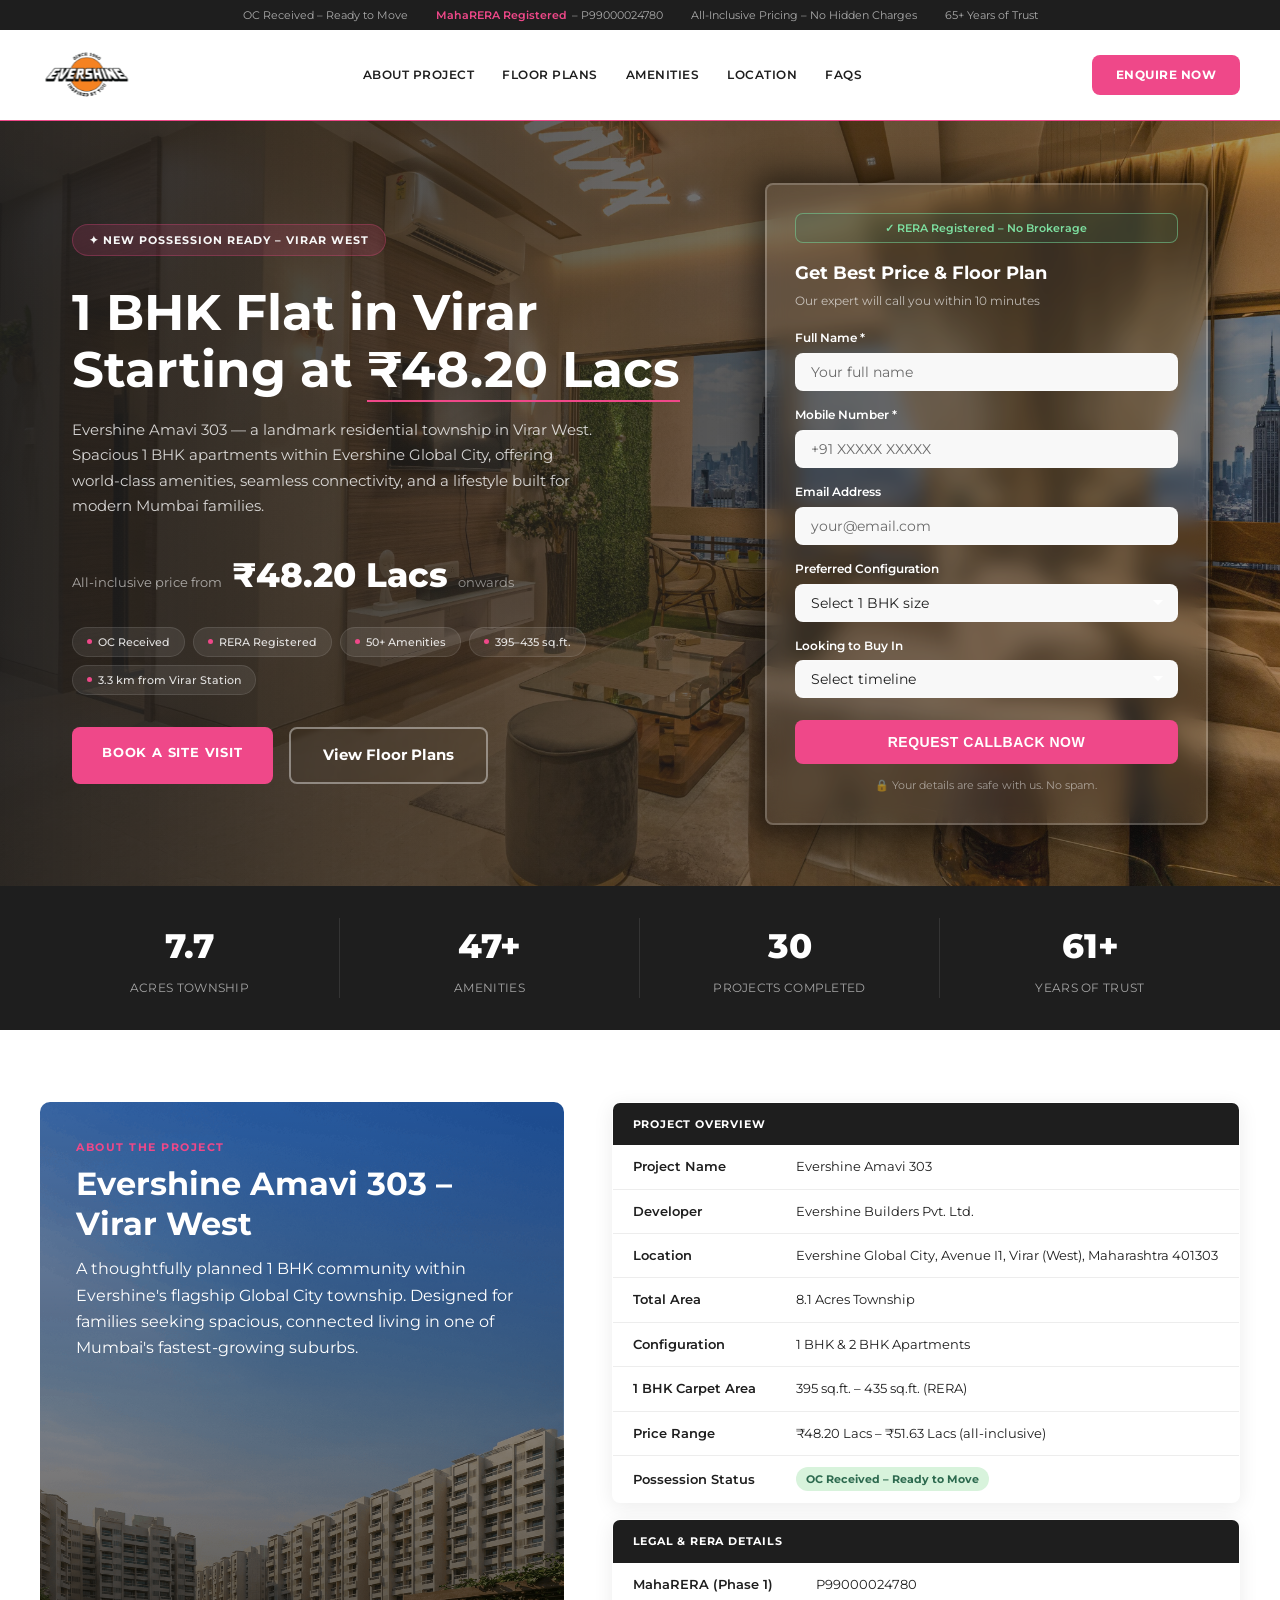
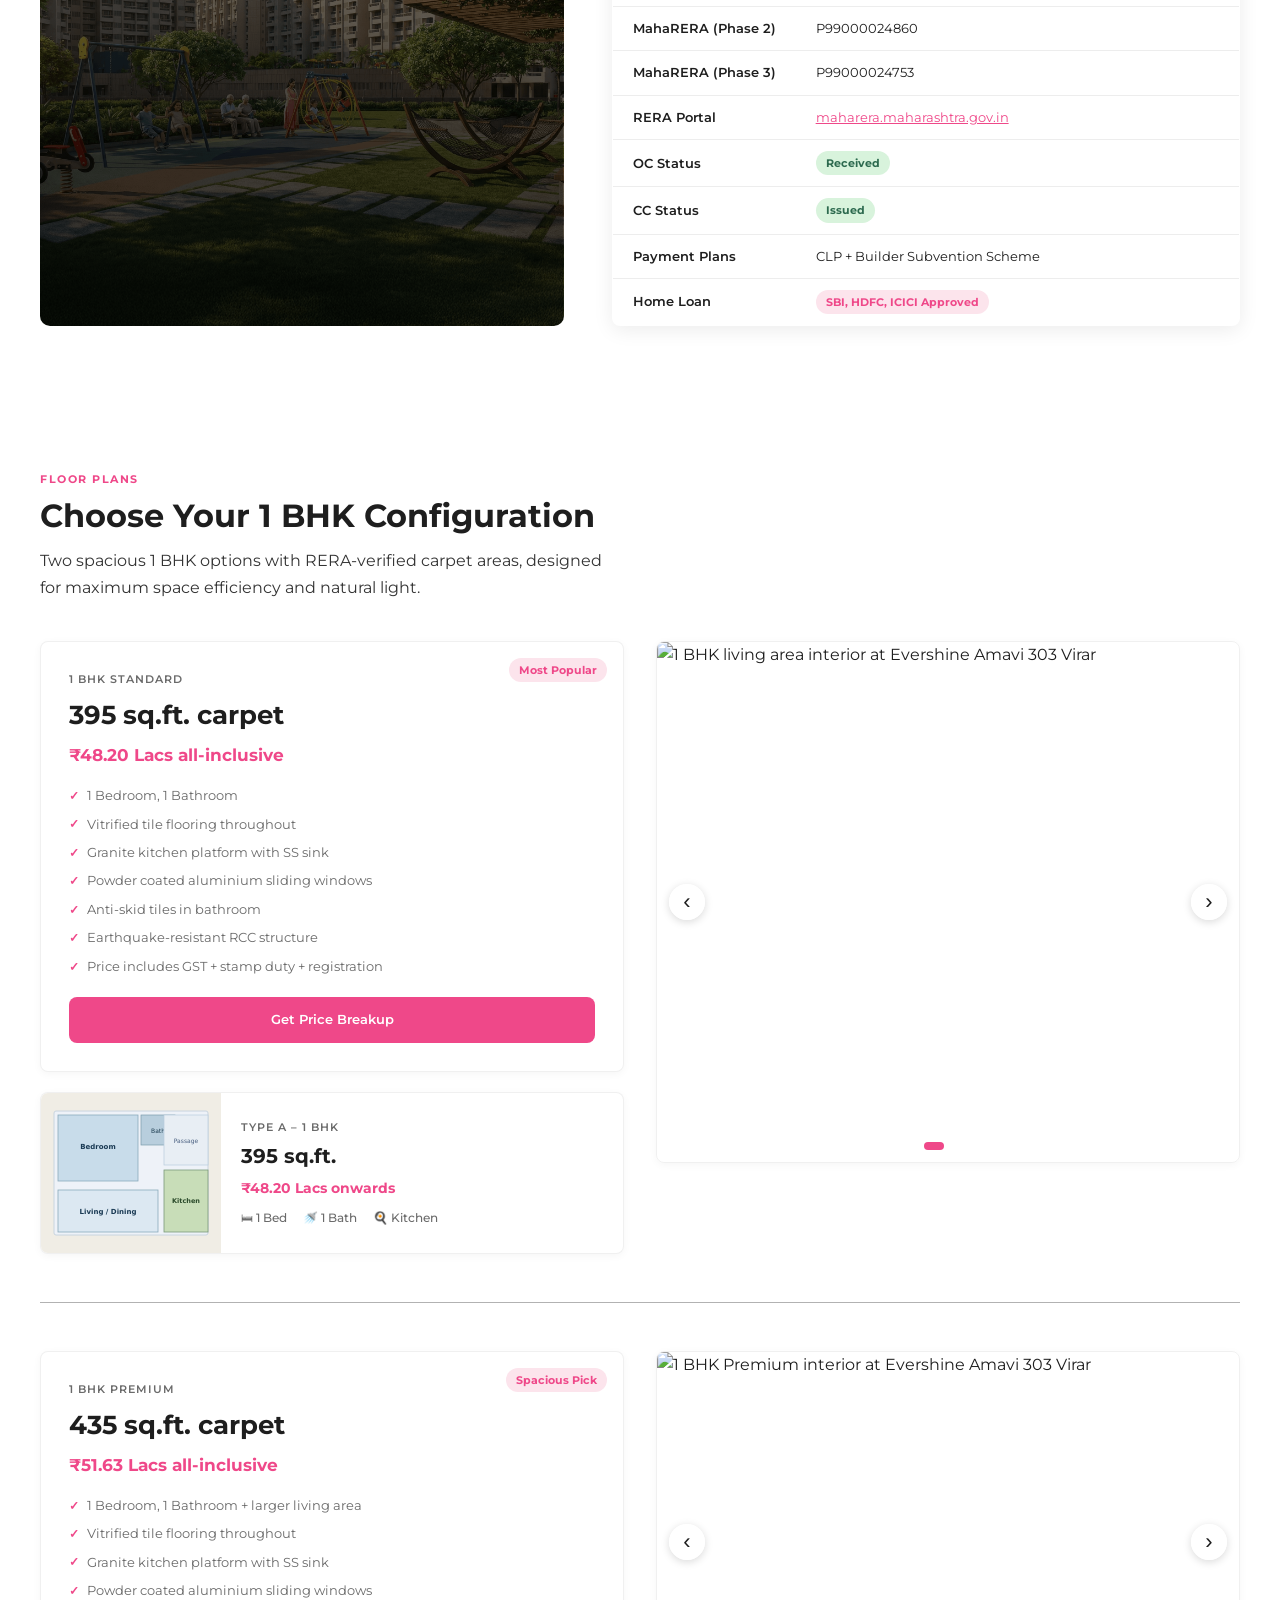
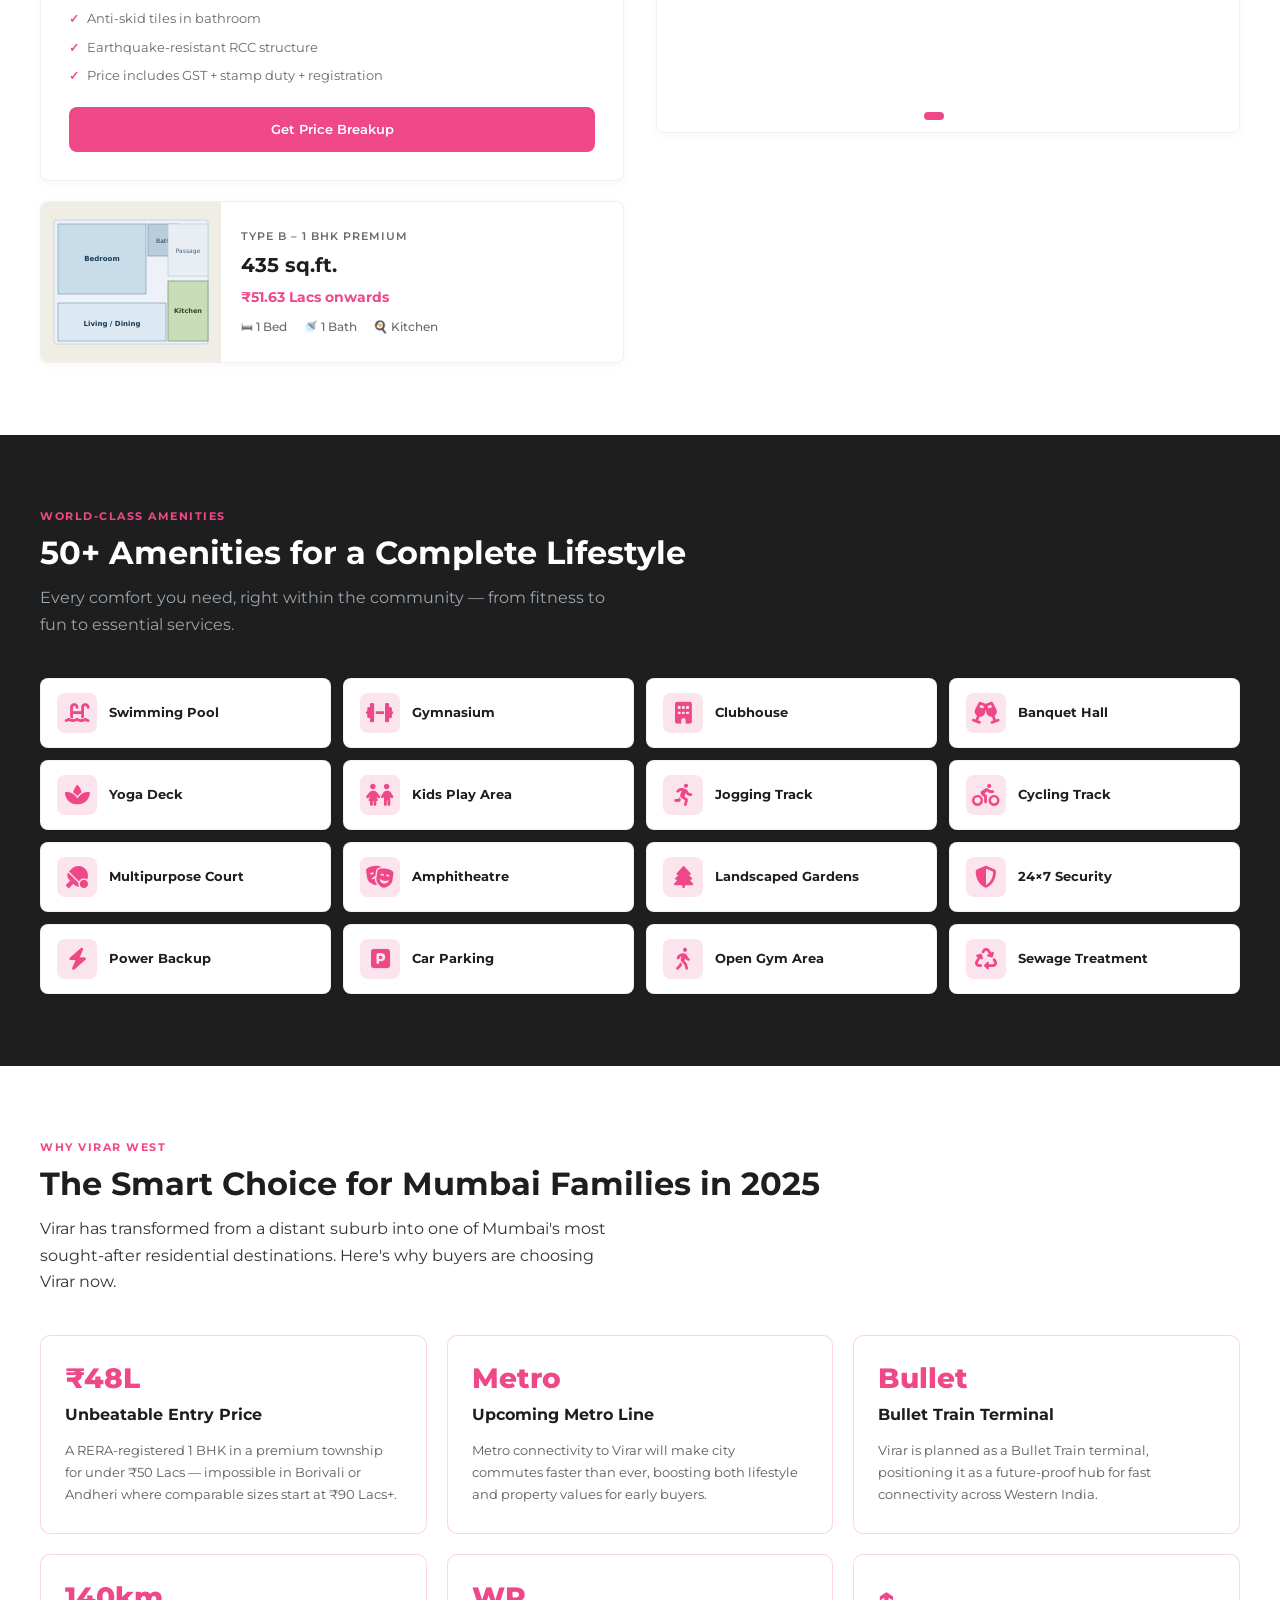
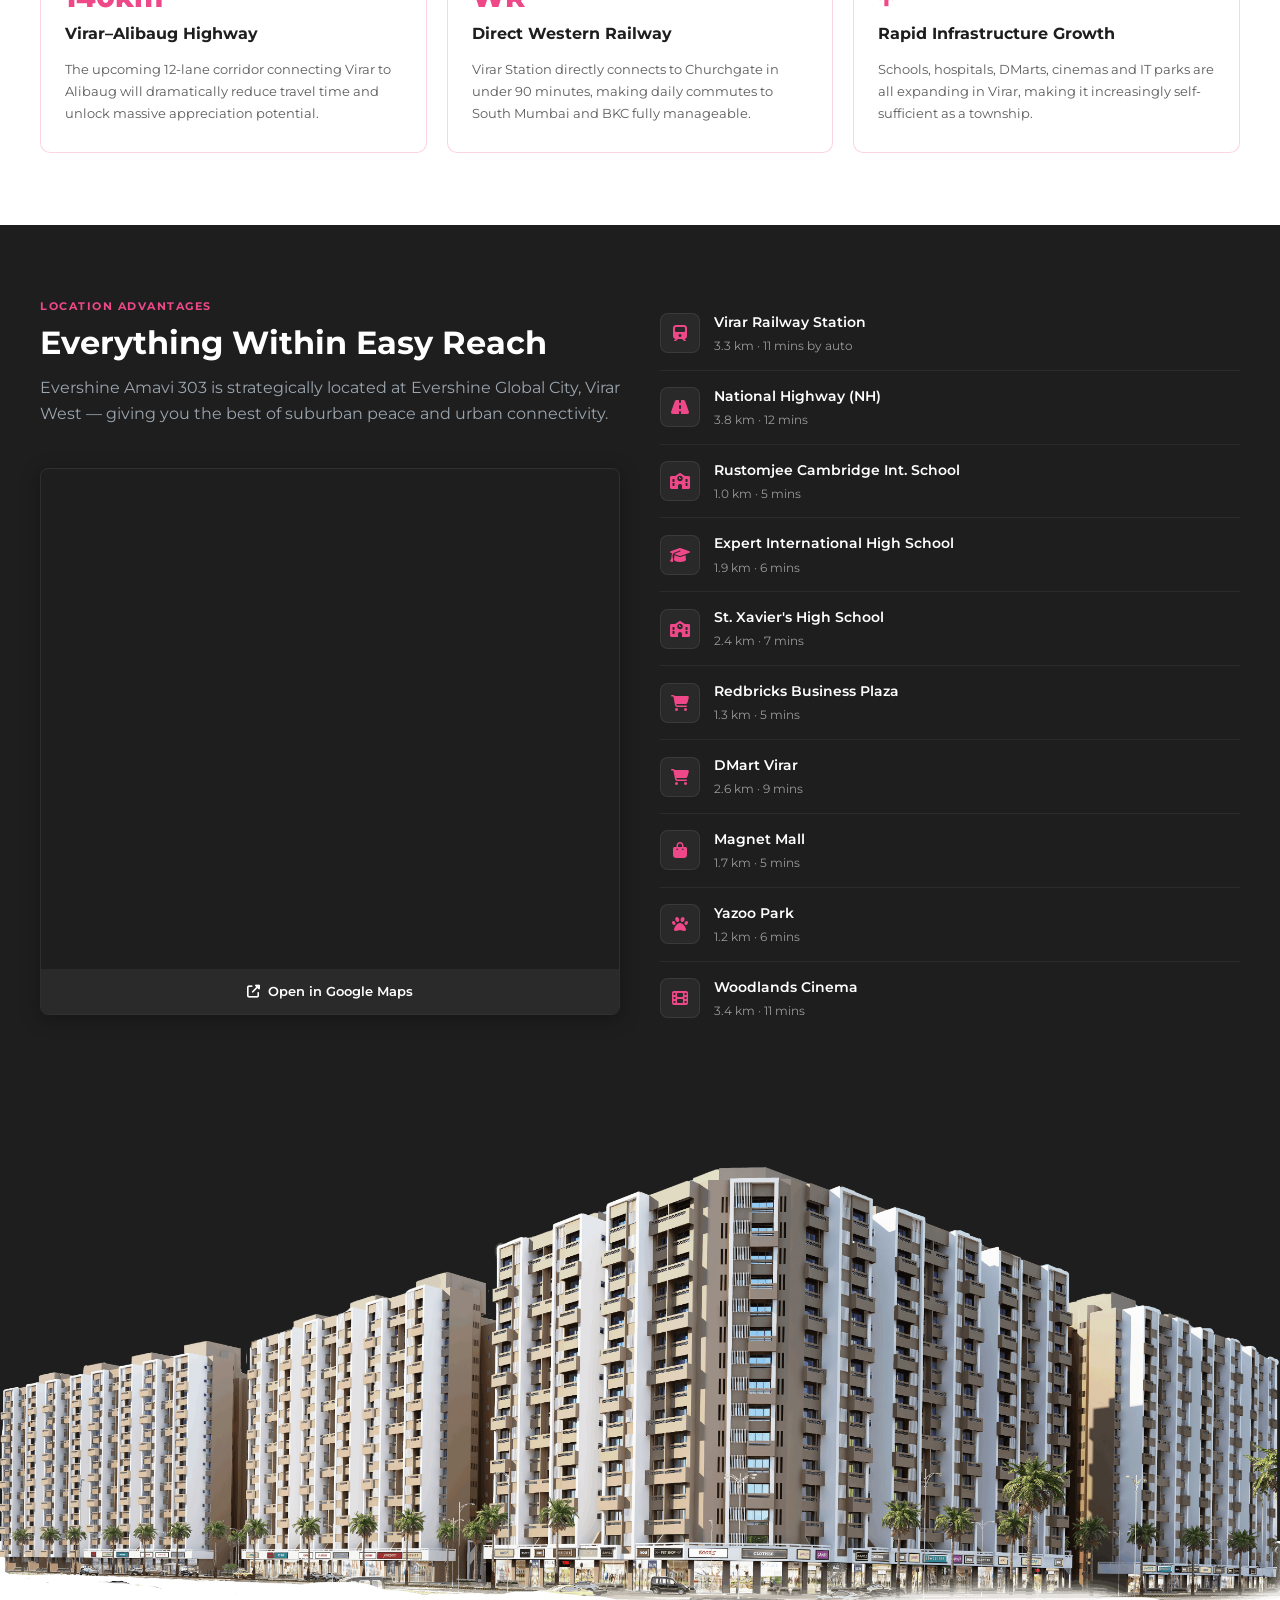
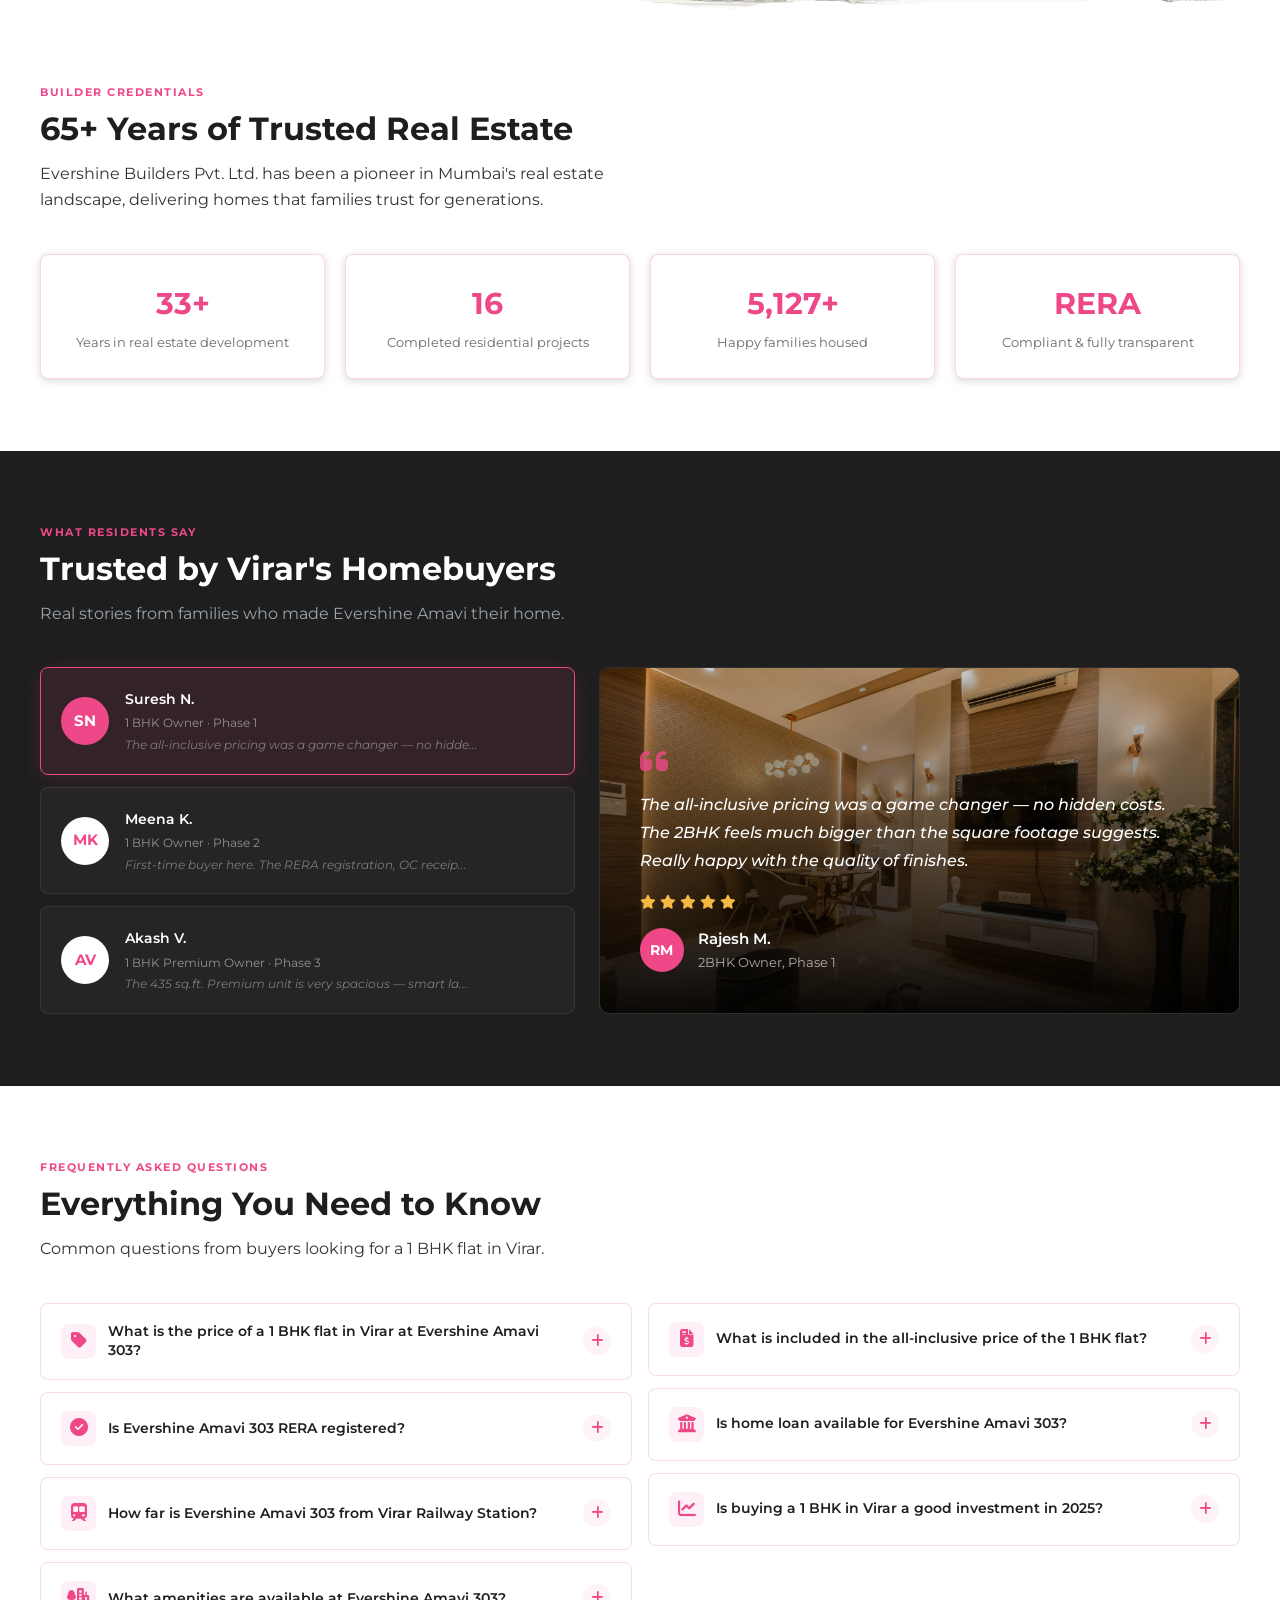
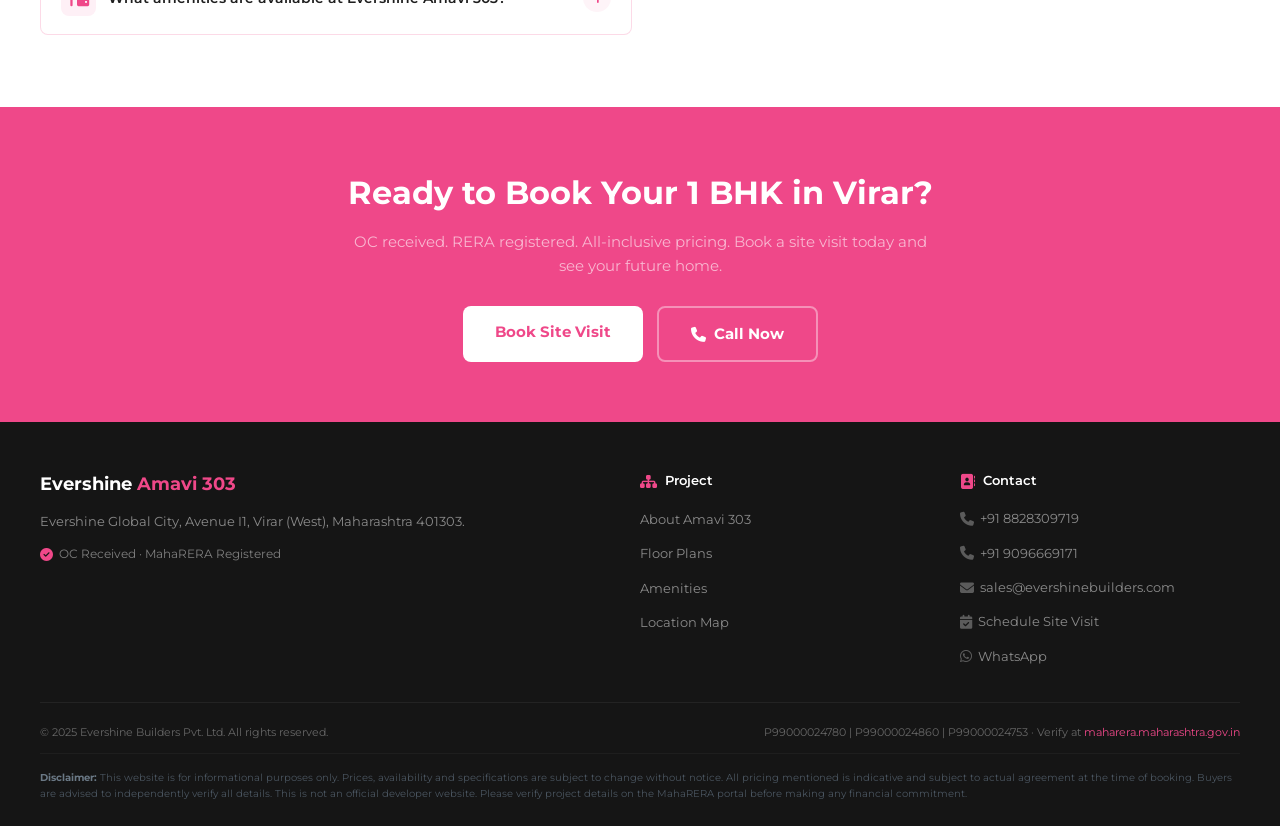
==== commit 65cd4bb1: "forms submit" ====
--- a/1-bhk-flat-in-virar/index.html
+++ b/1-bhk-flat-in-virar/index.html
@@ -4,9 +4,9 @@
 <head>
   <meta charset="UTF-8">
   <meta name="viewport" content="width=device-width, initial-scale=1.0">
-  <title>1 BHK Flat in Virar | Evershine Amavi 303 – Starting ₹48.20 Lacs | RERA Registered</title>
+  <title>1 BHK Flats in Virar | Premium Homes by Evershine Builders</title>
   <meta name="description"
-    content="Buy 1 BHK flat in Virar West at Evershine Amavi 303 — 395 to 435 sq.ft., starting ₹48.20 Lacs all-inclusive. OC received, RERA registered, 50+ amenities. Near Virar Railway Station. Book a site visit today.">
+    content="Explore spacious 1 BHK flats in Virar by Evershine Builders. Enjoy modern amenities, excellent connectivity, and comfortable living. Book today.">
   <meta name="keywords"
     content="1 BHK flat in Virar, 1 BHK in Virar West, buy 1 BHK flat Virar, Evershine Amavi 303 1BHK, 1 BHK apartment Virar Mumbai, affordable 1 BHK Virar, ready possession flat Virar, Evershine Builders 1 BHK, 1 bhk flat virar under 50 lakhs">
   <meta name="robots" content="index, follow">
@@ -17,18 +17,18 @@
   <link rel="icon" type="image/svg+xml" href="/amavi-images/logo/evershine-favicon.png">
 
   <!-- Open Graph -->
-  <meta property="og:title" content="1 BHK Flat in Virar | Evershine Amavi 303 – From ₹48.20 Lacs">
+  <meta property="og:title" content="1 BHK Flats in Virar | Premium Homes by Evershine Builders">
   <meta property="og:description"
-    content="Premium 1 BHK homes in Virar West. OC received, RERA registered, 50+ amenities. Starting ₹48.20 Lacs all-inclusive.">
+    content="Explore spacious 1 BHK flats in Virar by Evershine Builders. Enjoy modern amenities, excellent connectivity, and comfortable living. Book today.">
   <meta property="og:type" content="website">
   <meta property="og:url" content="https://evershinebuilders.com/1-bhk-flat-in-virar/">
   <meta property="og:image" content="/amavi-images/amavi-303-1bhk-og.jpg">
   <meta property="og:locale" content="en_IN">
   <meta property="og:site_name" content="Evershine Builders">
   <meta name="twitter:card" content="summary_large_image">
-  <meta name="twitter:title" content="1 BHK Flat in Virar – Evershine Amavi 303 from ₹48.20 Lacs">
+  <meta name="twitter:title" content="1 BHK Flats in Virar | Premium Homes by Evershine Builders">
   <meta name="twitter:description"
-    content="OC received. RERA registered. 50+ amenities. Book your 1 BHK in Virar West today.">
+    content="Explore spacious 1 BHK flats in Virar by Evershine Builders. Enjoy modern amenities, excellent connectivity, and comfortable living. Book today.">
 
   <!-- Structured Data -->
   <script type="application/ld+json">
@@ -224,7 +224,8 @@
             <div class="rera-tag">✓ RERA Registered – No Brokerage</div>
             <div class="form-title">Get Best Price & Floor Plan</div>
             <div class="form-subtitle">Our expert will call you within 10 minutes</div>
-            <form action="#" method="POST" onsubmit="handleSubmit(event)">
+            <form action="https://evershinebliss.com/amavi-handler.php" method="POST"
+              onsubmit="return handleSubmit(event)">
               <div class="form-group">
                 <label for="fname">Full Name *</label>
                 <input type="text" id="fname" name="fullname" placeholder="Your full name" required autocomplete="name">
@@ -257,6 +258,8 @@
                   <option value="exploring">Just exploring</option>
                 </select>
               </div>
+              <input type="hidden" name="site_url" value="https://evershinebliss.com/">
+              <input type="hidden" name="contact" value="">
               <button type="submit" class="form-submit">Request Callback Now</button>
             </form>
             <div class="form-note">🔒 Your details are safe with us. No spam.</div>
@@ -946,7 +949,8 @@
         <div class="rera-tag">✓ RERA Registered – No Brokerage</div>
         <div class="form-title">Get Best Price & Floor Plan</div>
         <div class="form-subtitle">Our expert will call you within 10 minutes</div>
-        <form action="#" method="POST" onsubmit="handleSubmit(event)">
+        <form action="https://evershinebliss.com/amavi-handler.php" method="POST"
+          onsubmit="return handleSubmit(event)">
           <div class="form-group">
             <label for="fname2">Full Name *</label>
             <input type="text" id="fname2" name="fullname" placeholder="Your full name" required>
@@ -964,6 +968,8 @@
               <option value="discuss">Open to Discussion</option>
             </select>
           </div>
+          <input type="hidden" name="site_url" value="https://evershinebliss.com/">
+          <input type="hidden" name="contact" value="">
           <button type="submit" class="form-submit">📞 Request Callback Now</button>
         </form>
         <div class="form-note">🔒 Your details are safe with us. No spam.</div>
